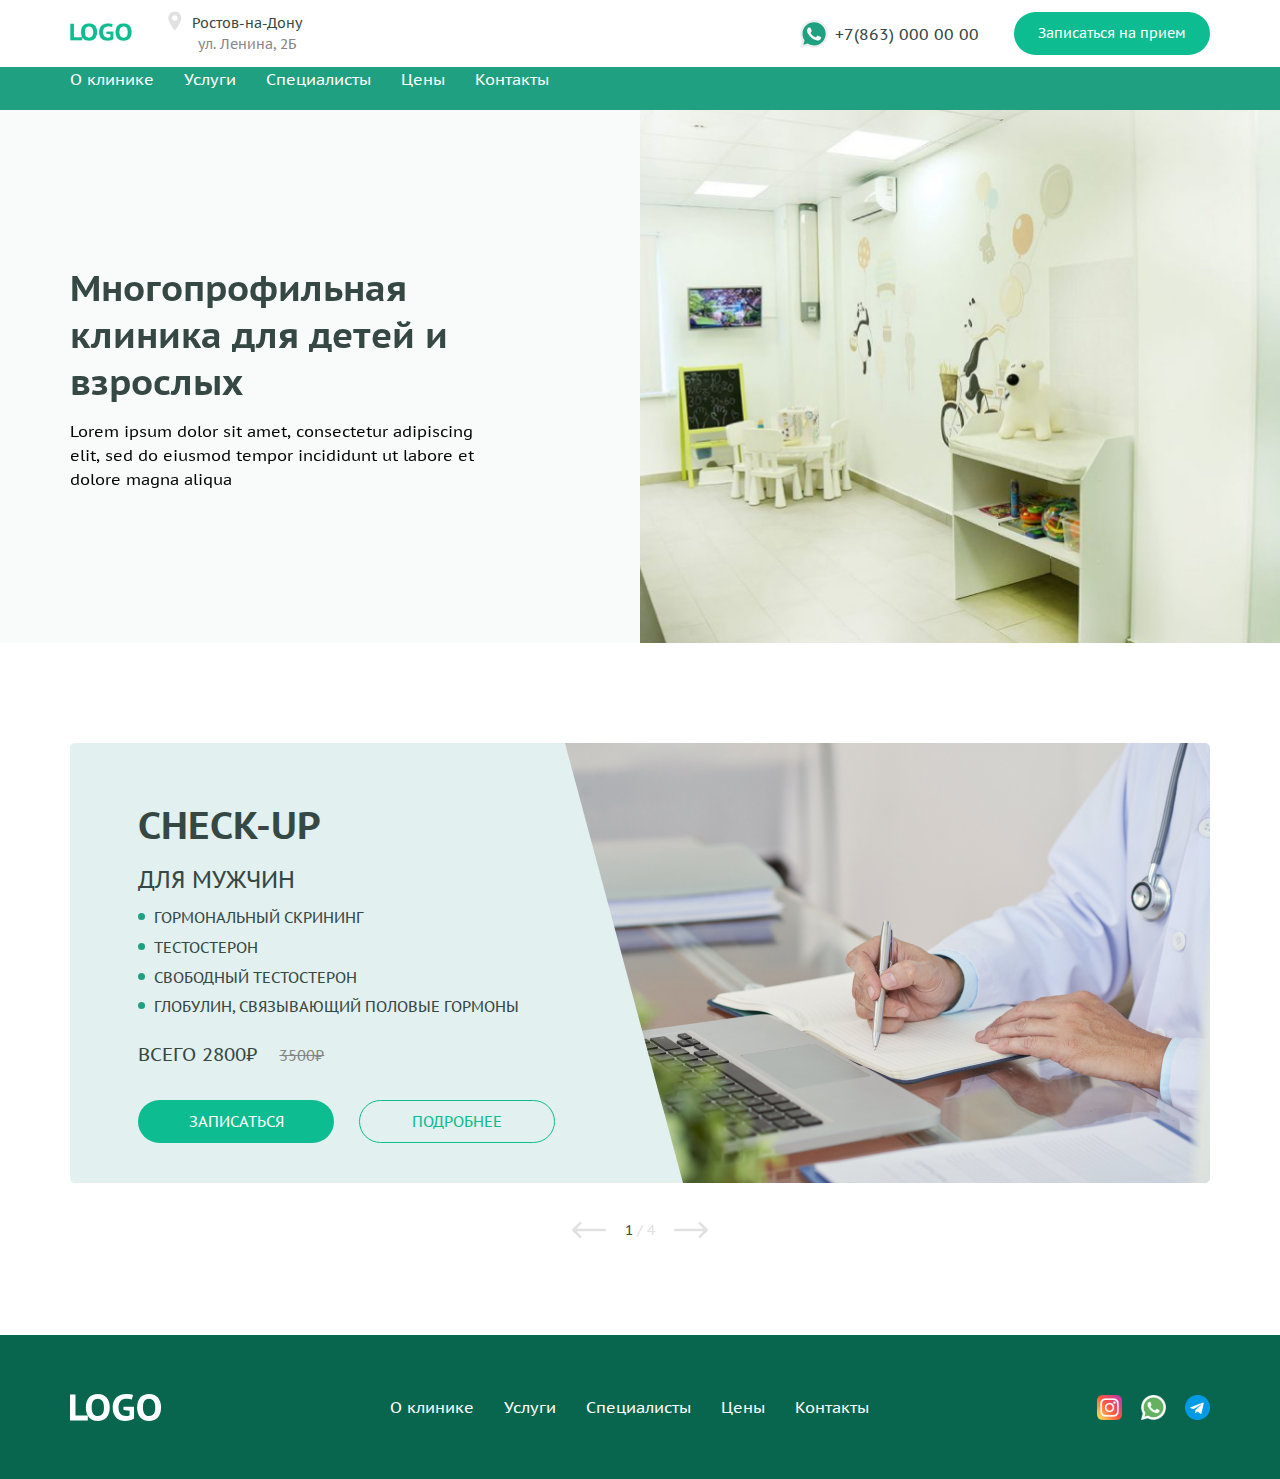
==== index.html @ f1f1fd7e "Add mobile adaptive for popup form" ====
<!DOCTYPE html>
<html lang="ru">
	<head>
		<title>Главная</title>
		<meta charset="UTF-8">
		<meta name="format-detection" content="telephone=no">
		<link rel="stylesheet" href="css/style.css">
		<link rel="shortcut icon" href="favicon.ico">
		<!-- <meta name="robots" content="noindex, nofollow"> -->
		<!-- <meta name="viewport" content="width=device-width, initial-scale=1.0, maximum-scale=1.0, user-scalable=0"> -->
		<meta name="viewport" content="width=device-width, initial-scale=1.0">
	</head>
	<body>
		<main>
			<div class="wrapper">
<header id="header" class="header lock-padding">
		<div class="header__mobile">
					<div class="header__bodymobile">
						<a href="" class="header__logo"><img src="../img/LOGO.png" alt=""></a>
						<a href="tel:+78630000000" class="header__phonelocation">+7(863) 000 00 00 <br> <span>Ростов-на-Дону</span></a>
					</div>

					<div class="header__menu menu">
						<div class="menu__icon icon-menu">
							<span></span>
							<span></span>
							<span></span>
						</div>
					</div>
					<nav class="menu__body">
						<ul class="menu__list">
							<li><a href="" class="menu__link">О клинике</a></li>
							<li><a href="" class="menu__link">Услуги</a></li>
							<li><a href="" class="menu__link">Специалисты</a></li>
							<li><a href="" class="menu__link">Цены</a></li>
							<li><a href="" class="menu__link">Контакты</a></li>
							<li><a href="#popup" class="header__button btn popup-link">Записаться на прием</a></li>
						</ul>
					</nav>
		</div>

		<div class="header__row">
			<div class="header__top">
					<div class="header__bodyleft">
						<a href="" class="header__logo"><img src="../img/LOGO.png" alt=""></a>
						<div class="header__adress">Ростов-на-Дону <br> <span>ул. Ленина, 2Б</span></div>
					</div>
					<div class="header__bodyright">
						<a href="tel:+78630000000" class="header__phone">+7(863) 000 00 00</a>
						<a href="#popup" class="header__button btn popup-link">Записаться на прием</a>
					</div>
			</div>
			<div class="header__bottom">
				<div class="container">
					<div class="header__menu menu">
						<div class="menu__icon icon-menu">
							<span></span>
							<span></span>
							<span></span>
						</div>
						<nav class="menu__body">
							<ul class="menu__list">
								<li><a href="" class="menu__link">О клинике</a></li>
								<li><a href="" class="menu__link">Услуги</a></li>
								<li><a href="" class="menu__link">Специалисты</a></li>
								<li><a href="" class="menu__link">Цены</a></li>
								<li><a href="" class="menu__link">Контакты</a></li>
							</ul>
						</nav>
					</div>
				</div>
			</div>
		</div>

</header>
				<div class="main-screen">
					<div class="main-screen__empty"></div>
					<div class="main-screen__image ibg"><img src="../img/main.jpg" alt=""></div>
					<div class="main-screen__textbody">
						<div class="main-screen__tittle">Многопрофильная клиника для детей
							и взрослых</div>
						<div class="main-screen__text">Lorem ipsum dolor sit amet, consectetur adipiscing elit, sed do eiusmod tempor incididunt ut labore et dolore magna aliqua</div>
					</div>
				</div>

				<div class="slider">

					<div class="container">
						<div class="slider__body">

							<div class="slider__item">
								<div class="slider__image ibg"><img src="../img/slider.jpg" alt=""></div>
								<div class="slider__content">
									<div class="slider__tittle">Check-UP <span>для мужчин</span></div>
									<ul class="slider__list">
										<li>Гормональный скрининг</li>
										<li>Тестостерон</li>
										<li>Свободный тестостерон</li>
										<li>Глобулин, связывающий половые гормоны</li>
									</ul>
									<div class="slider__price">Всего 2800₽ <span>3500₽</span></div>
									<a href="#popup" class="slider__button-signup btn popup-link">Записаться</a>
									<a href="" class="slider__button-more btn">Подробнее</a>
								</div>
							</div>

							<div class="slider__item">
								<div class="slider__image ibg"><img src="../img/slider.jpg" alt=""></div>
								<div class="slider__content">
									<div class="slider__tittle">Check-UP <span>для мужчин</span></div>
									<ul class="slider__list">
										<li>Гормональный скрининг</li>
										<li>Тестостерон</li>
										<li>Свободный тестостерон</li>
										<li>Глобулин, связывающий половые гормоны</li>
									</ul>
									<div class="slider__price">Всего 2800₽ <span>3500₽</span></div>
									<a href="#popup" class="slider__button-signup btn popup-link">Записаться</a>
									<a href="" class="slider__button-more btn">Подробнее</a>
								</div>
							</div>

							<div class="slider__item">
								<div class="slider__image ibg"><img src="../img/slider.jpg" alt=""></div>
								<div class="slider__content">
									<div class="slider__tittle">Check-UP <span>для мужчин</span></div>
									<ul class="slider__list">
										<li>Гормональный скрининг</li>
										<li>Тестостерон</li>
										<li>Свободный тестостерон</li>
										<li>Глобулин, связывающий половые гормоны</li>
									</ul>
									<div class="slider__price">Всего 2800₽ <span>3500₽</span></div>
									<a href="#popup" class="slider__button-signup btn popup-link">Записаться</a>
									<a href="" class="slider__button-more  btn">Подробнее</a>
								</div>
							</div>

							<div class="slider__item">
								<div class="slider__image ibg"><img src="../img/slider.jpg" alt=""></div>
								<div class="slider__content">
									<div class="slider__tittle">Check-UP <span>для мужчин</span></div>
									<ul class="slider__list">
										<li>Гормональный скрининг</li>
										<li>Тестостерон</li>
										<li>Свободный тестостерон</li>
										<li>Глобулин, связывающий половые гормоны</li>
									</ul>
									<div class="slider__price">Всего 2800₽ <span>3500₽</span></div>
									<a href="#popup" class="slider__button-signup btn popup-link">Записаться</a>
									<a href="" class="slider__button-more  btn">Подробнее</a>
								</div>
							</div>

						</div>
						<div class="slider__count">
							<span class="slider__count-current">1</span>
							/
							<span class="slider__count-totall"></span>
						</div>
					</div>
					
				</div>

				<div id="popup" class="popup-signup popup">
					<div class="popup__body">
						<div class="popup__content">
							<a href="#header" class="popup__close">
								<span></span>
								<span></span>
							</a>
							<div class="popup__title">Заполните форму</div>

							<form action="#" id="form" class="popup__form form">
								<div class="form__item">
									<label for="formName" class="form__label" >Имя*</label>
									<input id="formName" type="text" name="name" class="form__input">
								</div>

								<div class="form__item">
									<label for="formEmail" class="form__label">Email*</label>
									<input id="formEmail" type="email" name="Email" class="form__input">
								</div>

								<div class="form__item">
									<label for="formTel" class="form__label">Телефон*</label>
									<input id="formTel" type="tel" name="tel" class="form__input">
								</div>

								<div class="form__item">
									<label for="formMessage" class="form__label">Сообщение:</label>
									<textarea name="message" id="formMessage" class="form__input"></textarea>
								</div>

								<div class="form__item">
									<div class="checkbox">
										<input checked id="formArgeement" type="checkbox" name="agreement" class="checkbox__input">
										<label for="formArgeement" class="checkbox__label">Я даю свое согласие на обработку персональных данных</label>
									</div>
								</div>

								<button type="submit" class="popup__btn btn">Записаться на прием</button>
							</form>

						</div>
					</div>
				</div>

<footer class="footer">
	<div class='container'>
		<div class="footer__row">
			<a href="" class="footer__logo"><img src="../img/icons/LOGO_footer.svg" alt=""></a>
			<div class="footer__menu menu">
				<div class="menu__icon icon-menu">
					<span></span>
					<span></span>
					<span></span>
				</div>
				<nav class="menu__body">
					<ul class="menu__list">
						<li><a href="" class="menu__link">О клинике</a></li>
						<li><a href="" class="menu__link">Услуги</a></li>
						<li><a href="" class="menu__link">Специалисты</a></li>
						<li><a href="" class="menu__link">Цены</a></li>
						<li><a href="" class="menu__link">Контакты</a></li>
					</ul>
				</nav>
			</div>
			<div class="footer__social">
				<a href=""><img src="../img/icons/footer_social_1.png" alt=""></a>
				<a href=""><img src="../img/icons/footer_social_2.svg" alt=""></a>
				<a href=""><img src="../img/icons/footer_social_3.svg" alt=""></a>
			</div>
		</div>
	</div>
</footer>			</div>

		</main>
<script src="https://code.jquery.com/jquery-3.3.1.min.js"></script>
<!-- <script src="https://code.jquery.com/jquery-migrate-3.0.1.min.js"></script> -->
<script src="js/vendors.js"></script>
<script src="js/main.js"></script>
<script src="js/custom.js" ></script>
	</body>
</html>
---- css/style.css ----
@charset "UTF-8";
@import url("https://fonts.googleapis.com/css2?family=PT+Sans+Caption:wght@400;700&display=swap");
* {
	padding: 0px;
	margin: 0px;
	border: 0px;
}

*,
*:before,
*:after {
	-webkit-box-sizing: border-box;
	box-sizing: border-box;
}

:focus,
:active {
	outline: none;
}

a:focus,
a:active {
	outline: none;
}

aside,
nav,
footer,
header,
section {
	display: block;
}

html,
body {
	height: 100%;
	min-width: 320px;
}

body {
	line-height: 1;
	font-family: "PT Sans Caption";
	-ms-text-size-adjust: 100%;
	-moz-text-size-adjust: 100%;
	-webkit-text-size-adjust: 100%;
}

input,
button,
textarea {
	font-family: "PT Sans Caption";
}

input::-ms-clear {
	display: none;
}

button {
	cursor: pointer;
}

button::-moz-focus-inner {
	padding: 0;
	border: 0;
}

a,
a:visited {
	text-decoration: none;
}

a:hover {
	text-decoration: none;
}

ul li {
	list-style: none;
}

img {
	vertical-align: top;
}

h1,
h2,
h3,
h4,
h5,
h6 {
	font-weight: inherit;
	font-size: inherit;
}

body {
	color: #000;
	font-size: 14px;
}
body.lock {
	overflow: hidden;
}

.wrapper {
	width: 100%;
	min-height: 100%;
	overflow: hidden;
}
.container {
	max-width: 1140px;
	margin: 0 auto;
	width: 100%;
	height: 100%;
}
@media (max-width: 1152px) {
	.container {
		max-width: 970px;
	}
}
@media (max-width: 991.98px) {
	.container {
		max-width: 750px;
	}
}
@media (max-width: 767.98px) {
	.container {
		max-width: none;
		padding: 0 17px;
	}
}

.form-row {
	display: -webkit-box;
	display: -ms-flexbox;
	display: flex;
	font-size: 0;
	margin: 0px -15px;
}

.form__column {
	padding: 0px 15px;
}

.btn {
	display: inline-block;
	width: 196px;
	height: 43px;
	background: #0DBC91;
	color: #FFFFFF;
	border-radius: 50px;
	padding: 0px 23px;
	text-align: center;
	line-height: 43px;
	-webkit-transition: all 0.5s ease 0s;
	-o-transition: all 0.5s ease 0s;
	transition: all 0.5s ease 0s;
}
.btn:hover {
	color: #B6DDEB;
}
.btn.fw {
	width: 100%;
}

.select-block {
	position: relative;
}

.select__label {
	z-index: 2;
	position: absolute;
	top: -8px;
	background-color: #f7f7f7;
	padding: 0 5px;
	color: #979797;
	font-weight: 600;
	font-size: 13px;
	line-height: 16px;
	left: 20px;
}

.select {
	position: relative;
	cursor: pointer;
}
.select .select-title {
	z-index: 1;
	width: 100%;
	height: 55px;
	border: 1px solid #dedede;
	position: relative;
	background-color: #fff;
}
.select .select-title__arrow {
	position: absolute;
	top: 0;
	right: 0px;
	width: 45px;
	height: 100%;
	background: url("../img/icons/select-arrow.svg") center no-repeat;
}
.select .select-title__value {
	color: #000;
	font-weight: 700;
	font-size: 18px;
	line-height: 53px;
	display: block;
	overflow: hidden;
	padding: 0 45px 0 25px;
	white-space: nowrap;
	text-transform: none;
	-o-text-overflow: ellipsis;
	   text-overflow: ellipsis;
}
.select .select-options {
	position: absolute;
	z-index: 10;
	top: 54px;
	display: none;
	overflow: hidden;
	min-width: 100%;
	background-color: #fff;
	border: 1px solid #dedede;
	padding: 10px 20px 10px 25px;
}
.select .select-options-scroll {
	max-height: 80px;
	overflow: auto;
}
.select .select-options-list {
	padding: 0px 0px 0px 0px;
}
.select .select-options__value {
	color: #000;
	font-size: 20px;
	margin: 0px 0px 15px 0px;
}
.select .select-options__value:last-child {
	margin: 0px 0px 0px 0px;
}
.select .select-options__value:hover {
	color: #000;
}

input[type=text], input[type=email], input[type=tel], textarea {
	-webkit-appearance: none;
	-moz-appearance: none;
	appearance: none;
}

.input {
	border-radius: 5px !important;
	width: 100%;
	display: block;
	padding: 0px 20px;
	border: 3px solid #1FA181;
	font-family: "PT Sans Caption";
	font-style: normal;
	font-weight: 400;
	font-size: 22px;
	color: #868686;
	margin: 0px 0px 1em 0px;
	padding: 7px 10px;
}
.input:last-child {
	margin: 0px 0px 0px 0px;
}
.input.focus {
	color: #364844;
}
@media (max-width: 767.98px) {
	.input {
		font-size: 14px;
	}
}

textarea.input {
	resize: none;
	padding: 0px 0px;
}

.check {
	position: relative;
	padding-left: 25px;
	color: #5f5f5f;
	line-height: 18px;
	cursor: pointer;
}
.check input {
	display: none;
}
.check:before {
	content: "";
	left: 0;
	top: 0;
	width: 18px;
	height: 18px;
	border: 1px solid #a3a3a3;
	position: absolute;
}
.check.active:before {
	background: url("../img/icons/check.png") center no-repeat;
}

.option {
	position: relative;
	cursor: pointer;
	padding-left: 25px;
	line-height: 16px;
	margin-bottom: 10px;
	font-size: 15px;
	font-weight: 300;
}
.option:last-child {
	margin-bottom: 0px;
}
.option input {
	display: none;
}
.option:before {
	position: absolute;
	left: 0;
	top: 0;
	width: 16px;
	height: 16px;
	content: "";
	border: 1px solid #7f7f7f;
	border-radius: 50%;
}
.option.active:before {
	background: url("../img/icons/option.png") center no-repeat;
}

.rating-block {
	display: table;
	font-size: 0;
}

.rating {
	display: inline-block;
	position: relative;
	vertical-align: middle;
}
.rating.edit .star {
	cursor: pointer;
}
.rating .star {
	width: 17px;
	height: 14px;
	display: inline-block;
	position: relative;
	z-index: 3;
}

.rating__line {
	position: absolute;
	width: 85px;
	height: 14px;
	top: 0;
	left: 0;
	background: url("../img/icons/bg_rating.svg") 0 0 no-repeat;
	z-index: 1;
	background-size: 85px 100%;
}

.rating__activeline {
	position: absolute;
	width: 0px;
	height: 14px;
	top: 0;
	left: 0;
	background: url("../img/icons/bg_rating_active.svg") 0 0 no-repeat;
	z-index: 2;
	background-size: 85px 100%;
}

.rating__value {
	display: inline-block;
	color: #1b3139;
	font-size: 14px;
	line-height: 13px;
	vertical-align: middle;
}

.quantity {
	position: relative;
	width: 73px;
	height: 47px;
	border: 1px solid #cfcfcf;
	background-color: #ffffff;
}

.quantity__input {
	height: 45px;
	width: 50px;
	text-align: center;
	color: #101010;
	font-weight: 300;
}

.quantity__btn {
	position: absolute;
	top: 11px;
	right: 15px;
	cursor: pointer;
}
.quantity__btn:before {
	font-size: 25px;
	display: inline-block;
	line-height: 10px;
	color: #a9a9a9;
}
.quantity__btn:hover:before {
	color: #da0005;
}
.quantity__btn.dwn {
	top: 25px;
}

.category-params-item-price-table {
	margin-bottom: 25px;
}
.category-params-item-price-table .cell:first-child {
	padding-right: 15px;
	position: relative;
}
.category-params-item-price-table .cell:first-child:after {
	content: "-";
	position: absolute;
	right: -4px;
	top: 8px;
	font-size: 20px;
}
.category-params-item-price-table .cell:last-child {
	padding-left: 15px;
}
.category-params-item-price-table .cell input {
	height: 37px;
	border: 2px solid #393939;
	background-color: #ffffff;
	text-align: center;
	font-size: 12px;
	color: #393939;
	font-weight: 500;
	width: 100%;
}

.category-params-item-price-range {
	margin: 0 12px 40px 12px;
	background-color: #c9cecf;
	height: 2px;
	position: relative;
}
.category-params-item-price-range .ui-slider-range {
	background-color: #000;
	height: 2px;
	position: relative;
}
.category-params-item-price-range .ui-slider-handle {
	width: 23px;
	height: 28px;
	border: 3px solid #fbfbfb;
	background-color: #ea5922;
	display: block;
	position: absolute;
	top: -14px;
	margin-left: -12px;
	cursor: pointer;
}
.category-params-item-price-range .ui-slider-handle span {
	position: absolute;
	bottom: -18px;
	left: 50%;
	width: 50px;
	text-align: center;
	font-size: 10px;
	margin-left: -25px;
	font-weight: 500;
	color: #94a6aa;
}

.form__info {
	position: absolute;
	width: 60px;
	height: 60px;
	right: 0;
	top: 0;
	line-height: 60px;
	text-align: center;
	color: #888;
	z-index: 2;
	font-size: 14px;
}
@media (max-width: 767.98px) {
	.form__info {
		width: 50px;
		height: 50px;
		line-height: 50px;
	}
}

.form-range-line {
	position: relative;
	height: 5px;
	border-radius: 0 0 4px 4px;
	background-color: #e0e0e0;
	margin: -2px 0px 0px 0px;
}
.form-range-line .ui-slider-range {
	background-color: #093454;
	height: 5px;
	position: absolute;
	top: 0;
	left: 0;
	border-radius: 0 0 4px 4px;
}
.form-range-line .ui-slider-handle {
	background: url("../img/icons/range.svg") 0 0 no-repeat;
	width: 28px;
	height: 28px;
	position: absolute;
	margin: -9px 0px 0px -14px;
	top: 0;
	left: 0;
	cursor: pointer;
}
.form-range-line .ui-state-hover {
	background: url("../img/icons/range_a.svg") 0 0 no-repeat;
}

.form-range-values {
	display: -webkit-box;
	display: -ms-flexbox;
	display: flex;
	font-size: 0;
	-webkit-box-pack: justify;
	    -ms-flex-pack: justify;
	        justify-content: space-between;
	padding: 14px 0px 0px 0px;
}

.form-range-values__item {
	font-size: 12px;
	color: #888;
}

.row:after {
	display: block;
	content: "";
	clear: both;
}

.rub:after {
	content: "₽";
}

.noselect {
	-webkit-touch-callout: none;
	-webkit-user-select: none;
	-moz-user-select: none;
	-ms-user-select: none;
	user-select: none;
}

ol.counter {
	list-style-type: none;
	counter-reset: item;
}
ol.counter li {
	position: relative;
	padding: 0px 0px 0px 45px;
}
ol.counter li:before {
	counter-increment: item;
	content: counter(item);
	position: absolute;
	left: 0;
	top: 0;
	color: #818181;
	font-size: 14px;
	font-weight: 700;
	text-align: center;
	line-height: 26px;
	border-radius: 50%;
	width: 28px;
	height: 28px;
	border: 1px solid #4274bb;
}

.ellipsis {
	display: block;
	overflow: hidden;
	width: 100%;
	white-space: nowrap;
	-o-text-overflow: ellipsis;
	   text-overflow: ellipsis;
}

.es {
	overflow: hidden;
	white-space: nowrap;
	-o-text-overflow: ellipsis;
	   text-overflow: ellipsis;
}

.table {
	display: table;
	font-size: 0;
	width: 100%;
}

.trow {
	display: table-row;
}

.cell {
	display: table-cell;
}
.cell.full {
	width: 100%;
}

.ibg {
	position: relative;
}
.ibg img {
	position: absolute;
	width: 100%;
	height: 100%;
	top: 0;
	left: 0;
	-o-object-fit: cover;
	   object-fit: cover;
}

body.ie .ibg {
	background-position: center;
	background-size: cover;
	background-repeat: no-repeat;
}
body.ie .ibg img {
	width: 0;
	height: 0;
	opacity: 0;
	visibility: hidden;
}

.video {
	position: relative;
	overflow: hidden;
	height: 0;
	padding-bottom: 56.25%;
}
.video video,
.video iframe,
.video object,
.video embed {
	position: absolute;
	top: 0;
	left: 0;
	width: 100%;
	height: 100%;
}

.videobg video,
.videobg iframe,
.videobg object,
.videobg embed {
	position: fixed;
	top: 50%;
	left: 50%;
	min-width: 100%;
	min-height: 100%;
	width: auto;
	height: auto;
	z-index: -100;
	-webkit-transform: translateX(-50%) translateY(-50%);
	    -ms-transform: translateX(-50%) translateY(-50%);
	        transform: translateX(-50%) translateY(-50%);
	background-size: cover;
}

.moretext {
	overflow: hidden;
}

.moretext__more {
	cursor: pointer;
}
.moretext__more span {
	font-style: normal;
}
.moretext__more span:first-child {
	display: block;
}
.moretext__more span:last-child {
	display: none;
}
.moretext__more.active span {
	font-style: normal;
}
.moretext__more.active span:first-child {
	display: none;
}
.moretext__more.active span:last-child {
	display: block;
}

.graystyle {
	-webkit-transition: all 0.8s ease 0s;
	-o-transition: all 0.8s ease 0s;
	transition: all 0.8s ease 0s;
	filter: grayscale(1);
	-webkit-filter: grayscale(1);
	-moz-filter: grayscale(1);
	-o-filter: grayscale(1);
}

.graystyleoff {
	filter: grayscale(0);
	-webkit-filter: grayscale(0);
	-moz-filter: grayscale(0);
	-o-filter: grayscale(0);
}

.slick-slider {
	position: relative;
}
.slick-slider .slick-track,
.slick-slider .slick-list {
	-webkit-transform: translate3d(0, 0, 0);
	-ms-transform: translate3d(0, 0, 0);
	transform: translate3d(0, 0, 0);
}
.slick-slider .slick-list {
	position: relative;
	overflow: hidden;
	width: 100%;
}
.slick-slider .slick-track {
	position: relative;
	width: 100%;
	display: -webkit-box;
	display: -ms-flexbox;
	display: flex;
	font-size: 0;
}
.slick-slider .slick-slide {
	position: relative;
}
.slick-slider .slick-arrow.slick-prev {
	position: absolute;
	bottom: -55px;
	left: 50%;
	width: 34px;
	height: 17px;
	background: url("../../img/icons/slider_arrow_left.svg") 0 0 no-repeat;
	transform: translate3d(-200%, 0, 0);
	-webkit-transform: translate3d(-200%, 0, 0);
	-ms-transform: translate3d(-200%, 0, 0);
	-o-transform: translate3d(-200%, 0, 0);
	-moz-transform: translate3d(-200%, 0, 0);
}
.slick-slider .slick-arrow.slick-next {
	position: absolute;
	width: 100%;
	height: 100%;
	bottom: -55px;
	right: 50%;
	width: 34px;
	height: 17px;
	background: url("../../img/icons/slider_arrow_right.svg") 0 0 no-repeat;
	transform: translate3d(200%, 0, 0);
	-webkit-transform: translate3d(200%, 0, 0);
	-ms-transform: translate3d(200%, 0, 0);
	-o-transform: translate3d(200%, 0, 0);
	-moz-transform: translate3d(200%, 0, 0);
}
.tab__item {
	display: none;
}
.tab__item.active {
	display: block;
}

.mirror {
	-webkit-transform: scale(-1, 1);
	    -ms-transform: scale(-1, 1);
	        transform: scale(-1, 1);
}

.nicescroll-rails {
	z-index: 1000 !important;
}

.gm-style-iw-t {
	opacity: 0;
}

.baloon {
	opacity: 1;
	right: -7px !important;
	bottom: 80px !important;
}
.baloon button {
	display: none !important;
}
.baloon:after {
	display: none !important;
}

.baloon-style {
	display: none;
}

.baloon-content.gm-style-iw {
	opacity: 1;
	border-radius: 0px !important;
	max-width: 300px !important;
	padding: 0 !important;
	left: 0 !important;
	width: 100% !important;
	overflow: visible !important;
}
.baloon-content.gm-style-iw > .gm-style-iw-d {
	overflow: hidden !important;
	max-width: none !important;
}
.baloon-content.gm-style-iw:after {
	display: none !important;
}

.baloon-close {
	top: 18px !important;
}

.header {
	position: fixed;
	z-index: 10;
	height: 110px;
	font-family: "PT Sans Caption";
	font-style: normal;
	font-weight: 400;
	font-size: 14px;
	line-height: 21px;
	color: #364844;
	width: 100%;
	background: #FFFFFF;
}
@media (max-width: 767.98px) {
	.header {
		height: 65px;
		background: #F7F7F7;
	}
}
.header__row {
	display: -webkit-box;
	display: -ms-flexbox;
	display: flex;
	-webkit-box-orient: vertical;
	-webkit-box-direction: normal;
	    -ms-flex-direction: column;
	        flex-direction: column;
}
@media (max-width: 767.98px) {
	.header__row {
		display: none;
	}
}
.header__top {
	display: -webkit-box;
	display: -ms-flexbox;
	display: flex;
	-webkit-box-pack: justify;
	    -ms-flex-pack: justify;
	        justify-content: space-between;
	-webkit-box-flex: 1;
	    -ms-flex: 1 1 67px;
	        flex: 1 1 67px;
	max-width: 1140px;
	margin: 0 auto;
	width: 100%;
}
@media (max-width: 1152px) {
	.header__top {
		max-width: 970px;
	}
}
@media (max-width: 991.98px) {
	.header__top {
		max-width: 750px;
	}
}
@media (max-width: 767.98px) {
	.header__top {
		max-width: none;
		padding: 0 10px;
	}
}
.header__bodyleft {
	display: -webkit-box;
	display: -ms-flexbox;
	display: flex;
	-webkit-box-align: center;
	    -ms-flex-align: center;
	        align-items: center;
}
.header__logo {
	margin: 0px 35px 0px 0px;
}
@media (max-width: 767.98px) {
	.header__logo {
		margin: 0px 0px;
	}
}
.header__adress {
	position: relative;
	text-align: center;
	padding: 0px 0px 0px 25px;
}
.header__adress span {
	color: #868686;
}
.header__adress::before {
	content: "";
	background: url("../../img/icons/geo.svg") center no-repeat;
	position: absolute;
	width: 16px;
	height: 33px;
	top: -8px;
	left: 0;
}
.header__bodyright {
	display: -webkit-box;
	display: -ms-flexbox;
	display: flex;
	-webkit-box-align: center;
	    -ms-flex-align: center;
	        align-items: center;
}
.header__phone {
	position: relative;
	font-size: 16px;
	line-height: 24px;
	margin: 0px 35px 0px 0px;
	padding: 0px 0px 0px 35px;
	color: #364844;
	-webkit-transition: all 0.5s ease 0s;
	-o-transition: all 0.5s ease 0s;
	transition: all 0.5s ease 0s;
}
.header__phone:before {
	content: "";
	position: absolute;
	top: -2px;
	left: 0;
	background: url("../../img/icons/whatsapp.svg") center no-repeat;
	height: 28px;
	width: 28px;
}
.header__phone:hover {
	text-shadow: 1px 1px 7px;
}
.header__button {
	line-height: 43px;
}
@media (max-width: 767.98px) {
	.header__button {
		margin: 39px 0px 100px 0px;
		background: #F6F6F6;
		color: #1FA181;
	}
}
.header__bottom {
	-webkit-box-flex: 1;
	    -ms-flex: 1 1 43px;
	        flex: 1 1 43px;
	background: #1FA181;
	display: -webkit-box;
	display: -ms-flexbox;
	display: flex;
	-webkit-box-align: center;
	    -ms-flex-align: center;
	        align-items: center;
}
.menu__body {
	overflow: auto;
}
@media (max-width: 767.98px) {
	.menu__body {
		background: rgba(69, 146, 127, 0.9);
		position: fixed;
		width: 100%;
		height: 100%;
		top: 67px;
		left: 0;
		transform: translate3d(-200%, 0, 0);
		-webkit-transform: translate3d(-200%, 0, 0);
		-ms-transform: translate3d(-200%, 0, 0);
		-o-transform: translate3d(-200%, 0, 0);
		-moz-transform: translate3d(-200%, 0, 0);
		-webkit-transition: all 0.8s ease 0s;
		-o-transition: all 0.8s ease 0s;
		transition: all 0.8s ease 0s;
	}
	.menu__body.active {
		transform: translate3d(0, 0, 0);
		-webkit-transform: translate3d(0, 0, 0);
		-ms-transform: translate3d(0, 0, 0);
		-o-transform: translate3d(0, 0, 0);
		-moz-transform: translate3d(0, 0, 0);
	}
}
.menu__list {
	display: -webkit-box;
	display: -ms-flexbox;
	display: flex;
}
@media (max-width: 767.98px) {
	.menu__list {
		-webkit-box-orient: vertical;
		-webkit-box-direction: normal;
		    -ms-flex-direction: column;
		        flex-direction: column;
		padding: 48px 0px 0px 19px;
	}
}
.menu__list li {
	margin: 0px 30px 0px 0px;
}
.menu__list li:last-child {
	margin: 0px;
}
@media (max-width: 767.98px) {
	.menu__list li {
		margin: 0px 0px 10px 0px;
	}
}
.menu__link {
	font-size: 16px;
	line-height: 24px;
	color: #FFFFFF;
	-webkit-transition: all 0.5s ease 0s;
	-o-transition: all 0.5s ease 0s;
	transition: all 0.5s ease 0s;
}
.menu__link:hover {
	color: #B6DDEB;
}

.header__mobile {
	display: none;
	height: 65px;
	background: #F7F7F7;
	padding: 0px 18px;
}
@media (max-width: 767.98px) {
	.header__mobile {
		display: block;
	}
}
.header__bodymobile {
	display: -webkit-box;
	display: -ms-flexbox;
	display: flex;
	-webkit-box-align: center;
	    -ms-flex-align: center;
	        align-items: center;
	-webkit-box-pack: justify;
	    -ms-flex-pack: justify;
	        justify-content: space-between;
	height: 100%;
}
.header__logo img {
	width: 62px;
	height: 18.32px;
}
@media (max-width: 767.98px) {
	.header__logo {
		padding: 0px 0px 0px 97px;
	}
}
@media (max-width: 376px) {
	.header__logo {
		padding: 0px 0px 0px 63px;
	}
}
.header__phonelocation {
	font-family: "PT Sans Caption";
	font-style: normal;
	font-weight: 700;
	font-size: 16px;
	line-height: 24px;
	text-align: right;
	color: #364844;
}
.header__phonelocation span {
	font-weight: 400;
	font-size: 13px;
}
.icon-menu {
	display: none;
	position: absolute;
	top: 18.5px;
	left: 18px;
	width: 37px;
	height: 26px;
	cursor: pointer;
	z-index: 5;
}
.icon-menu span {
	-webkit-transition: all 0.3s ease 0s;
	-o-transition: all 0.3s ease 0s;
	transition: all 0.3s ease 0s;
	top: 11px;
	left: 0px;
	position: absolute;
	width: 100%;
	height: 4px;
	background-color: #1FA181;
}
.icon-menu span:first-child {
	top: 0px;
}
.icon-menu span:last-child {
	top: auto;
	bottom: 0px;
}
.icon-menu.active span {
	-ms-transform: scale(0);
	-webkit-transform: scale(0);
	transform: scale(0);
}
.icon-menu.active span:first-child {
	-ms-transform: rotate(-45deg);
	-webkit-transform: rotate(-45deg);
	transform: rotate(-45deg);
	top: 11px;
}
.icon-menu.active span:last-child {
	-ms-transform: rotate(45deg);
	-webkit-transform: rotate(45deg);
	transform: rotate(45deg);
	bottom: 11px;
}
@media (max-width: 767.98px) {
	.icon-menu {
		display: block;
	}
}

.footer {
	height: 144px;
	background-color: #08664F;
}
@media (max-width: 767.98px) {
	.footer {
		height: 65px;
	}
}
.footer__row {
	display: -webkit-box;
	display: -ms-flexbox;
	display: flex;
	-webkit-box-align: center;
	    -ms-flex-align: center;
	        align-items: center;
	-webkit-box-pack: justify;
	    -ms-flex-pack: justify;
	        justify-content: space-between;
	height: 100%;
}
@media (max-width: 767.98px) {
	.footer__logo img {
		width: 62px;
		height: 19px;
	}
}
.footer__social {
	display: inline-block;
}
.footer__social a {
	margin: 0px 15px 0px 0px;
}
.footer__social a:last-child {
	margin: 0px 0px 0px 0px;
}
.footer__social a img {
	width: 25px;
	height: 25px;
}

.main-screen {
	margin: 110px 0px 100px 0px;
	display: -webkit-box;
	display: -ms-flexbox;
	display: flex;
	height: 533px;
	position: relative;
}
@media (max-width: 767.98px) {
	.main-screen {
		margin: 65px 0px 0px 0px;
		-webkit-box-orient: vertical;
		-webkit-box-direction: normal;
		    -ms-flex-direction: column;
		        flex-direction: column;
	}
}
.main-screen .main-screen__empty {
	-webkit-box-flex: 1;
	    -ms-flex: 1 1 50%;
	        flex: 1 1 50%;
	background: #F8FBFA;
}
@media (max-width: 767.98px) {
	.main-screen .main-screen__empty {
		display: none;
	}
}
.main-screen__textbody {
	position: absolute;
	top: 50%;
	left: 50%;
	transform: translate3d(-50%, -50%, 0);
	-webkit-transform: translate3d(-50%, -50%, 0);
	-ms-transform: translate3d(-50%, -50%, 0);
	-o-transform: translate3d(-50%, -50%, 0);
	-moz-transform: translate3d(-50%, -50%, 0);
	display: -webkit-box;
	display: -ms-flexbox;
	display: flex;
	-webkit-box-pack: center;
	    -ms-flex-pack: center;
	        justify-content: center;
	-webkit-box-orient: vertical;
	-webkit-box-direction: normal;
	    -ms-flex-direction: column;
	        flex-direction: column;
	-webkit-box-flex: 1;
	    -ms-flex: 1 1 50%;
	        flex: 1 1 50%;
	max-width: 1140px;
	width: 100%;
}
@media (max-width: 1152px) {
	.main-screen__textbody {
		max-width: 970px;
	}
}
@media (max-width: 991.98px) {
	.main-screen__textbody {
		max-width: 750px;
	}
}
@media (max-width: 767.98px) {
	.main-screen__textbody {
		max-width: none;
		padding: 0 10px;
		transform: translate3d(0, 0, 0);
		-webkit-transform: translate3d(0, 0, 0);
		-ms-transform: translate3d(0, 0, 0);
		-o-transform: translate3d(0, 0, 0);
		-moz-transform: translate3d(0, 0, 0);
		position: static;
		-webkit-box-ordinal-group: 3;
		    -ms-flex-order: 2;
		        order: 2;
		padding: 35px 17px 35px 17px;
	}
}
.main-screen__tittle {
	font-family: "PT Sans Caption";
	font-style: normal;
	font-weight: 700;
	font-size: 36px;
	line-height: 47px;
	color: #364844;
	max-width: 416px;
	margin: 0px 0px 14px 0px;
}
@media (max-width: 991.98px) {
	.main-screen__tittle {
		font-size: 26px;
		line-height: 34px;
		max-width: 316px;
	}
}
@media (max-width: 767.98px) {
	.main-screen__tittle {
		max-width: 416px;
	}
}
.main-screen__text {
	font-weight: 400;
	font-size: 16px;
	line-height: 24px;
	max-width: 416px;
}
@media (max-width: 991.98px) {
	.main-screen__text {
		font-size: 14px;
		line-height: 22px;
		max-width: 316px;
	}
}
@media (max-width: 767.98px) {
	.main-screen__text {
		font-size: 16px;
		line-height: 24px;
		max-width: 416px;
	}
}
.main-screen__image {
	-webkit-box-flex: 1;
	    -ms-flex: 1 1 50%;
	        flex: 1 1 50%;
}
@media (max-width: 767.98px) {
	.main-screen__image {
		-webkit-box-ordinal-group: 2;
		    -ms-flex-order: 1;
		        order: 1;
	}
}

.slider {
	margin: 0px 0px 98px 0px;
}
@media (max-width: 767.98px) {
	.slider {
		margin: 0px 0px 78px 0px;
	}
}
@media (max-width: 479.98px) {
	.slider {
		margin: 0px 0px 58px 0px;
	}
}
.slider__item {
	position: relative;
	height: 440px;
}
.slider__image {
	position: absolute;
	width: 100%;
	height: 100%;
	top: 0;
	left: 0;
}
.slider__content {
	position: absolute;
	width: 100%;
	height: 100%;
	top: 0;
	left: 0;
	z-index: 2;
	font-family: "PT Sans Caption";
	font-style: normal;
	font-weight: 400;
	font-size: 38px;
	line-height: 49px;
	text-transform: uppercase;
	color: #364844;
	padding: 5% 0 5% 6%;
}
@media (max-width: 767.98px) {
	.slider__content {
		font-size: 34px;
		display: -webkit-box;
		display: -ms-flexbox;
		display: flex;
		-webkit-box-orient: vertical;
		-webkit-box-direction: normal;
		    -ms-flex-direction: column;
		        flex-direction: column;
		-webkit-box-pack: center;
		    -ms-flex-pack: center;
		        justify-content: center;
	}
}
.slider__tittle {
	max-width: 181px;
	font-weight: 700;
	margin: 0px 0px 10px 0px;
}
.slider__tittle span {
	font-weight: 400;
	font-size: 0.6em;
	line-height: 0.8em;
}
.slider__list {
	font-size: 0.4em;
	line-height: 1.3em;
	margin: 0px 0px 25px 0px;
}
.slider__list li {
	position: relative;
	margin: 0px 0px 10px 0px;
	padding: 0px 0px 0px 16px;
}
.slider__list li:last-child {
	margin: 0px;
}
.slider__list li::after {
	content: "";
	position: absolute;
	top: 5px;
	left: 0;
	width: 7px;
	height: 7px;
	background: #1FA181;
	border-radius: 50%;
}
.slider__price {
	font-size: 0.5em;
	line-height: 1.3em;
	margin: 0px 0px 20px 0px;
}
.slider__price span {
	-webkit-text-decoration-line: line-through;
	        text-decoration-line: line-through;
	color: #868686;
	font-size: 0.8em;
	line-height: 1.5em;
	padding: 0px 0px 0px 16px;
}
@media (max-width: 479.98px) {
	.slider__price span {
		color: #364844;
	}
}
.slider__button-signup {
	font-size: 0.4em;
	color: #FFFFFF;
	margin: 0px 14px 0px 0px;
}
@media (max-width: 767.98px) {
	.slider__button-signup {
		margin: 0px 0px 14px 0px;
	}
}
.slider__button-more {
	font-size: 0.4em;
	color: #0DBC91;
	background: #E2F0EF;
	border: 1px solid #0DBC91;
	text-align: center;
	line-height: 41px;
}
.slider .slider__count {
	text-align: center;
	margin: 40px 0px 0px 0px;
	color: #E1E1E1;
}
.slider .slider__count-current {
	color: #364844;
}
.popup {
	position: fixed;
	width: 100%;
	height: 100%;
	top: 0;
	left: 0;
	background-color: rgba(0, 0, 0, 0.8);
	z-index: 11;
	opacity: 0;
	visibility: hidden;
	overflow-y: auto;
	overflow-x: hidden;
	-webkit-transition: all 0.8s ease 0s;
	-o-transition: all 0.8s ease 0s;
	transition: all 0.8s ease 0s;
}
.popup.open {
	opacity: 1;
	visibility: visible;
}
.popup.open .popup__content {
	-webkit-transform: perspective(600px) translate(0px, 0%) rotateX(0deg);
	        transform: perspective(600px) translate(0px, 0%) rotateX(0deg);
	opacity: 1;
}
.popup__body {
	min-height: 100%;
	display: -webkit-box;
	display: -ms-flexbox;
	display: flex;
	-webkit-box-align: center;
	    -ms-flex-align: center;
	        align-items: center;
	-webkit-box-pack: center;
	    -ms-flex-pack: center;
	        justify-content: center;
	padding: 30px 10px;
}
.popup__content {
	position: relative;
	max-width: 800px;
	background-color: #fff;
	padding: 30px;
	-webkit-transition: all 0.8s ease 0s;
	-o-transition: all 0.8s ease 0s;
	transition: all 0.8s ease 0s;
	opacity: 0;
	-webkit-transform: perspective(600px) translate(0px, -100%) rotateX(45deg);
	        transform: perspective(600px) translate(0px, -100%) rotateX(45deg);
	border-radius: 5px;
}
@media (max-width: 767.98px) {
	.popup__content {
		padding: 20px 10px 10px 10px;
	}
}
.popup__close {
	position: absolute;
	width: 20px;
	height: 20px;
	top: 10px;
	right: 10px;
}
.popup__close span {
	display: block;
	position: absolute;
	width: 100%;
	height: 3px;
	top: 50%;
	left: 0;
	background-color: #0DBC91;
}
.popup__close span:first-child {
	-webkit-transform: rotate(45deg);
	    -ms-transform: rotate(45deg);
	        transform: rotate(45deg);
}
.popup__close span:last-child {
	-webkit-transform: rotate(-45deg);
	    -ms-transform: rotate(-45deg);
	        transform: rotate(-45deg);
}
.popup__title {
	font-family: "PT Sans Caption";
	font-style: normal;
	font-weight: 700;
	font-size: 36px;
	line-height: 34px;
	color: #364844;
	margin: 10px 0px 1em 0px;
	text-align: center;
}
@media (max-width: 767.98px) {
	.popup__title {
		font-size: 28px;
		font-size: 24px;
		margin: 10px 0px 0.5em 0px;
	}
}
.popup__btn {
	width: 230px;
	height: 50px;
	font-size: 17px;
}
@media (max-width: 767.98px) {
	.popup__btn {
		width: 196px;
		height: 43px;
		font-size: 14px;
	}
}

.form__item {
	margin: 0px 0px 20px 0px;
}
@media (max-width: 767.98px) {
	.form__item {
		margin: 0px 0px 10px 0px;
	}
}
.form__label {
	display: block;
	font-family: "PT Sans Caption";
	font-style: normal;
	font-weight: 400;
	font-size: 16px;
	line-height: 1em;
	color: #364844;
	margin: 0px 0px 10px 0px;
}
.form__input {
	height: 35px;
	padding: 0px 20px;
	border-radius: 5px;
	width: 100%;
	border: 3px solid #0DBC91;
	font-size: 16px;
}
@media (max-width: 767.98px) {
	.form__input {
		padding: 0px 10px;
	}
}
.form textarea.form__input {
	min-height: 100px;
	resize: vertical;
	padding: 10px;
}
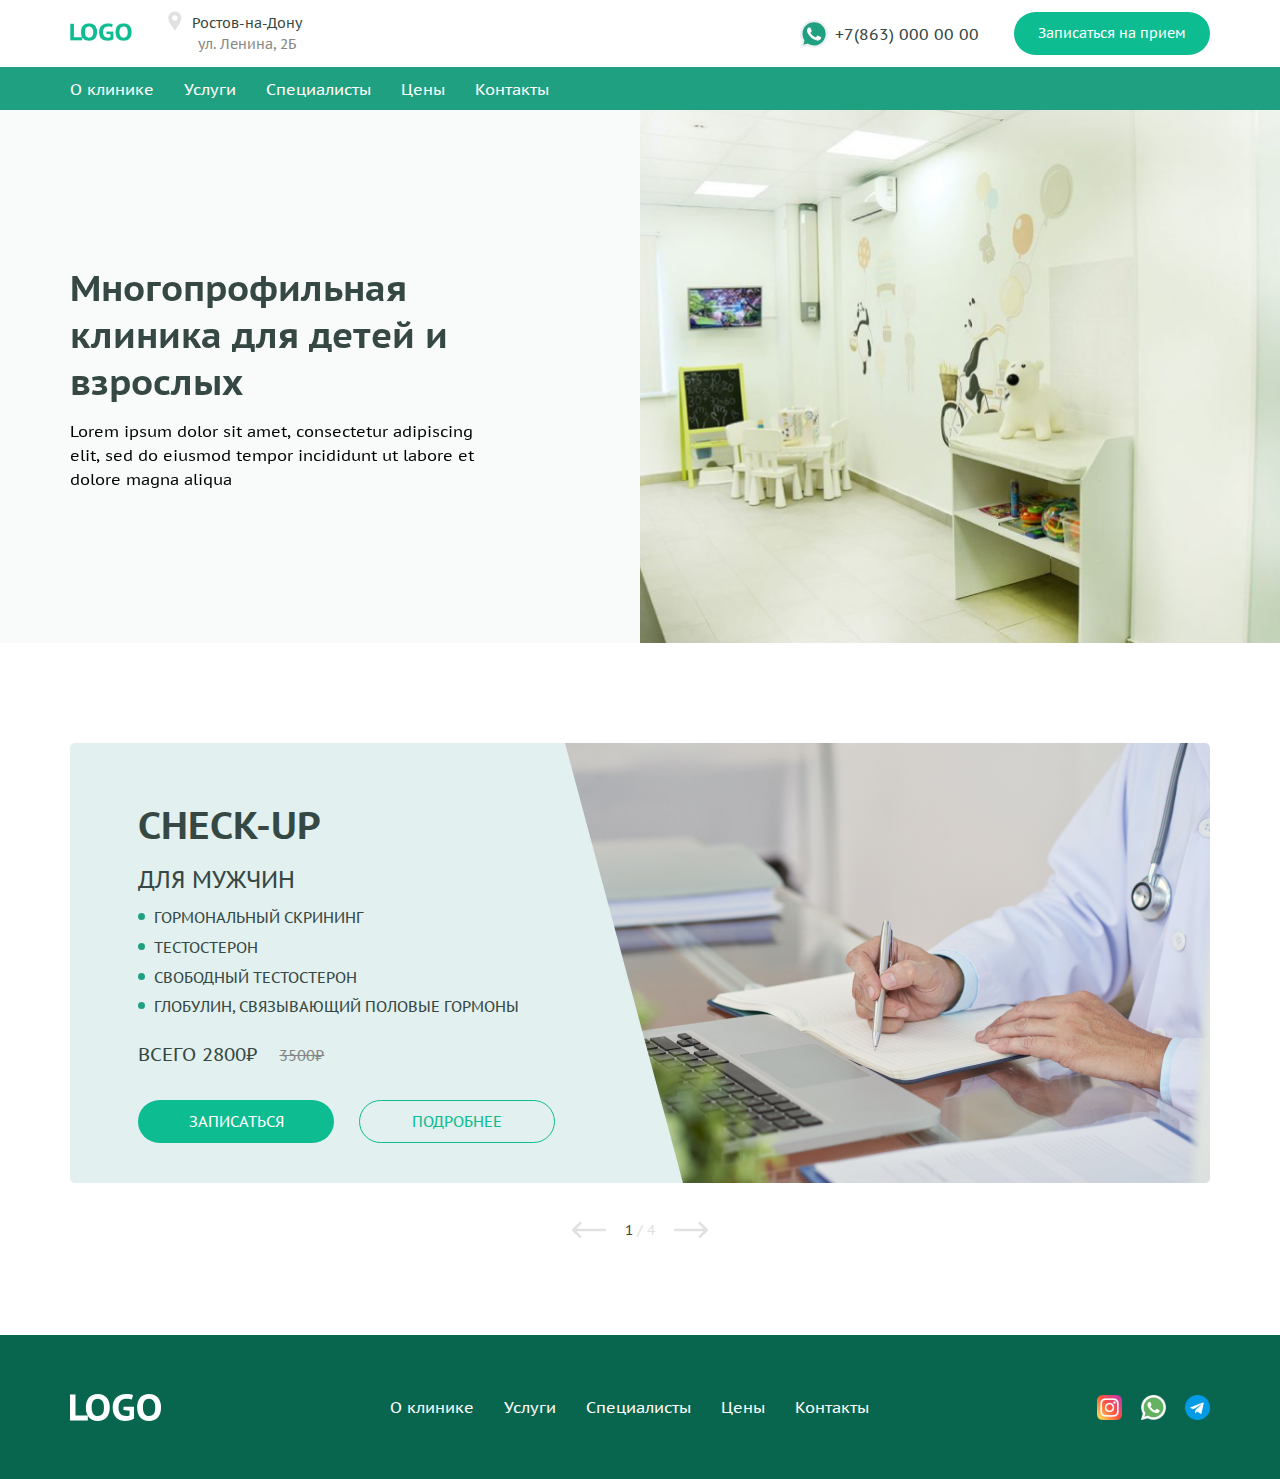
==== commit bf64db0d: "Add validation form (beta)" ====
--- a/index.html
+++ b/index.html
@@ -174,12 +174,12 @@
 							<form action="#" id="form" class="popup__form form">
 								<div class="form__item">
 									<label for="formName" class="form__label" >Имя*</label>
-									<input id="formName" type="text" name="name" class="form__input">
+									<input id="formName" type="text" name="name" class="form__input _req">
 								</div>
 
 								<div class="form__item">
 									<label for="formEmail" class="form__label">Email*</label>
-									<input id="formEmail" type="email" name="Email" class="form__input">
+									<input id="formEmail" type="email" name="Email" class="form__input _req _email">
 								</div>
 
 								<div class="form__item">
@@ -194,7 +194,7 @@
 
 								<div class="form__item">
 									<div class="checkbox">
-										<input checked id="formArgeement" type="checkbox" name="agreement" class="checkbox__input">
+										<input checked id="formArgeement" type="checkbox" name="agreement" class="checkbox__input _req">
 										<label for="formArgeement" class="checkbox__label">Я даю свое согласие на обработку персональных данных</label>
 									</div>
 								</div>
--- a/css/style.css
+++ b/css/style.css
@@ -154,7 +154,7 @@
 	transition: all 0.5s ease 0s;
 }
 .btn:hover {
-	color: #B6DDEB;
+	background-color: #077e60;
 }
 .btn.fw {
 	width: 100%;
@@ -981,11 +981,23 @@
 	    -ms-flex-align: center;
 	        align-items: center;
 }
+.header__menu {
+	height: 100%;
+}
+
 .menu__body {
+	display: -webkit-box;
+	display: -ms-flexbox;
+	display: flex;
+	-webkit-box-align: center;
+	    -ms-flex-align: center;
+	        align-items: center;
+	height: 100%;
 	overflow: auto;
 }
 @media (max-width: 767.98px) {
 	.menu__body {
+		display: block;
 		background: rgba(69, 146, 127, 0.9);
 		position: fixed;
 		width: 100%;
@@ -1446,6 +1458,11 @@
 	text-align: center;
 	line-height: 41px;
 }
+.slider__button-more:hover {
+	background-color: transparent;
+	border: 1px solid #077e60;
+	color: #077e60;
+}
 .slider .slider__count {
 	text-align: center;
 	margin: 40px 0px 0px 0px;
@@ -1557,6 +1574,15 @@
 	width: 230px;
 	height: 50px;
 	font-size: 17px;
+	-webkit-box-shadow: 0 5px 5px #161b13;
+	        box-shadow: 0 5px 5px #161b13;
+	position: relative;
+	top: 0;
+}
+.popup__btn:active {
+	top: 3px;
+	-webkit-box-shadow: 0 2px 5px #161b13;
+	        box-shadow: 0 2px 5px #161b13;
 }
 @media (max-width: 767.98px) {
 	.popup__btn {
@@ -1592,6 +1618,13 @@
 	border: 3px solid #0DBC91;
 	font-size: 16px;
 }
+.form__input._error {
+	border: 3px solid #b46060;
+}
+.form__input:focus {
+	-webkit-box-shadow: 0 0 5px #0DBC91;
+	        box-shadow: 0 0 5px #0DBC91;
+}
 @media (max-width: 767.98px) {
 	.form__input {
 		padding: 0px 10px;
@@ -1601,4 +1634,53 @@
 	min-height: 100px;
 	resize: vertical;
 	padding: 10px;
+}
+
+.checkbox__label {
+	font-size: 16px;
+	line-height: 140%;
+	display: -webkit-inline-box;
+	display: -ms-inline-flexbox;
+	display: inline-flex;
+	-webkit-box-align: center;
+	    -ms-flex-align: center;
+	        align-items: center;
+	position: relative;
+	cursor: pointer;
+}
+.checkbox__label::before {
+	content: "";
+	-webkit-box-flex: 0;
+	    -ms-flex: 0 0 24px;
+	        flex: 0 0 24px;
+	-ms-flex-item-align: start;
+	    -ms-grid-row-align: start;
+	    align-self: start;
+	height: 24px;
+	margin: 0px 10px 0px 0px;
+	border: 3px solid #0DBC91;
+}
+.checkbox__label::after {
+	-webkit-transition: all 0.5s ease;
+	-o-transition: all 0.5s ease;
+	transition: all 0.5s ease;
+	content: "";
+	position: absolute;
+	width: 16px;
+	height: 16px;
+	top: 4px;
+	left: 4px;
+	border-radius: 4px;
+	background-color: #0DBC91;
+	-webkit-transform: scale(0);
+	    -ms-transform: scale(0);
+	        transform: scale(0);
+}
+.checkbox__input {
+	display: none;
+}
+.checkbox__input:checked + .checkbox__label::after {
+	-webkit-transform: scale(1);
+	    -ms-transform: scale(1);
+	        transform: scale(1);
 }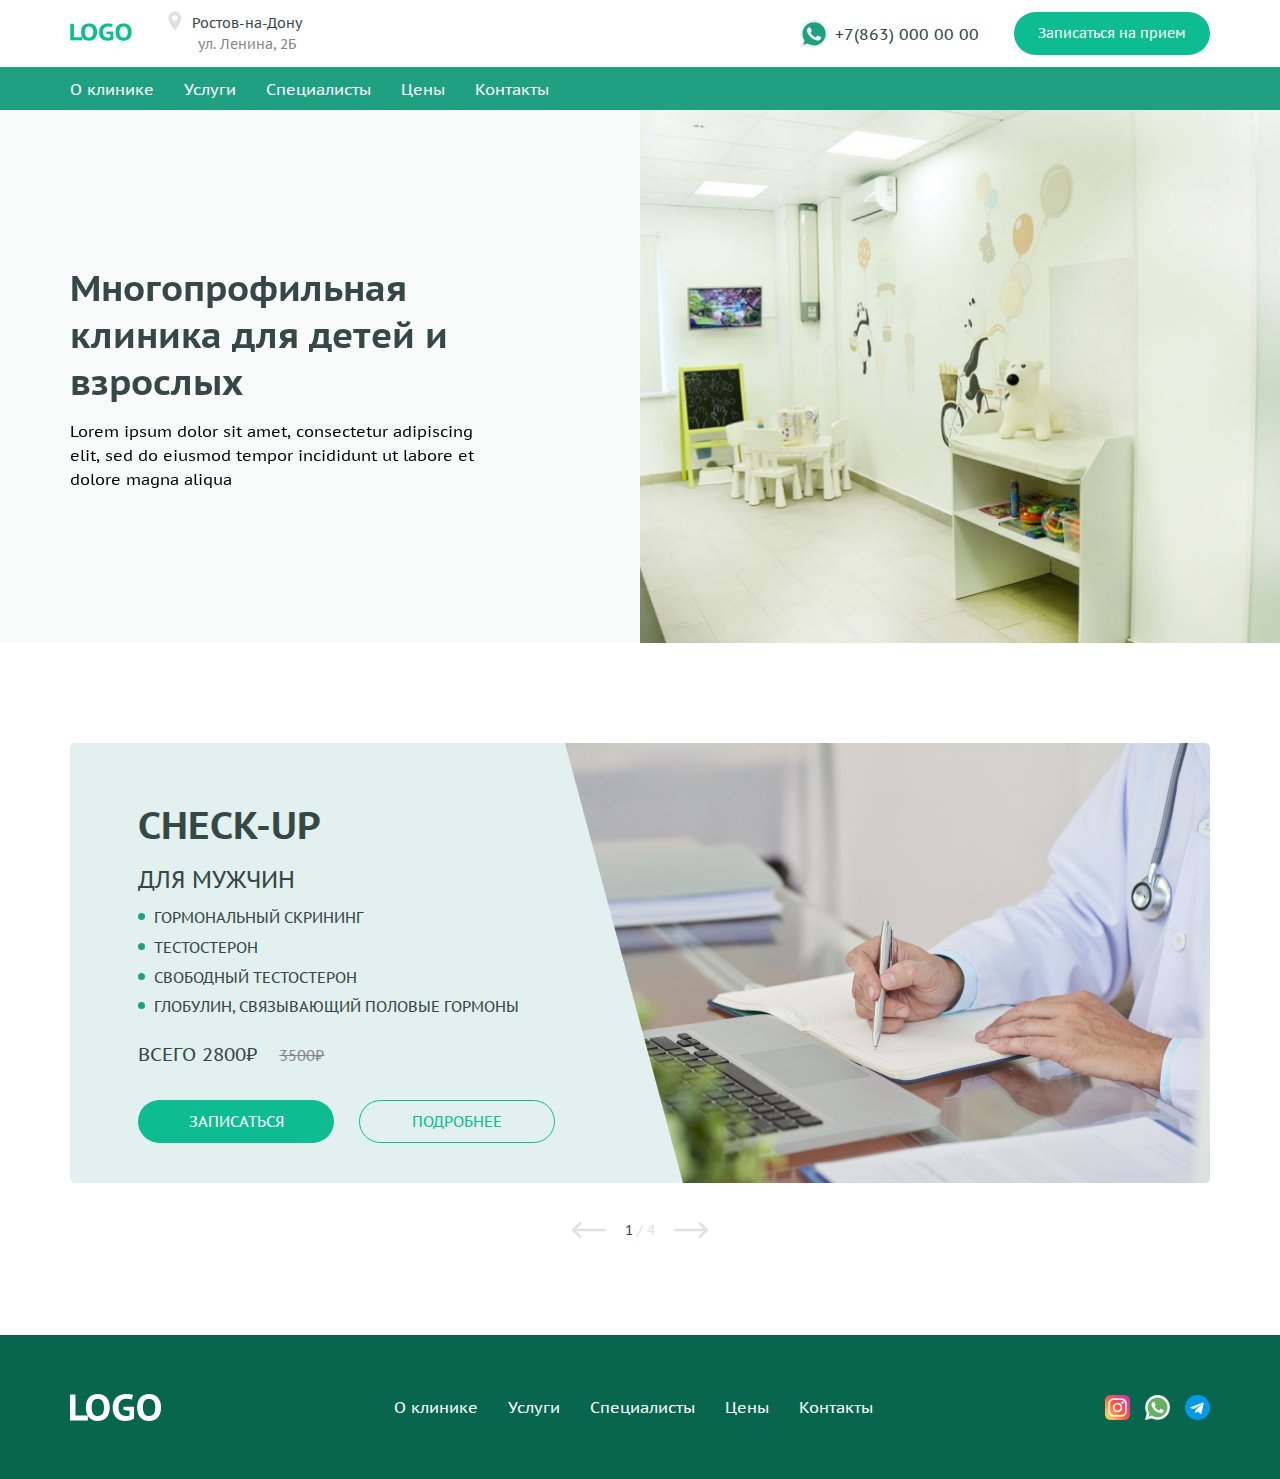
==== commit afe8a239: "Minimize the files of the finished assembly" ====
--- a/index.html
+++ b/index.html
@@ -1,245 +1 @@
-<!DOCTYPE html>
-<html lang="ru">
-	<head>
-		<title>Главная</title>
-		<meta charset="UTF-8">
-		<meta name="format-detection" content="telephone=no">
-		<link rel="stylesheet" href="css/style.css">
-		<link rel="shortcut icon" href="favicon.ico">
-		<!-- <meta name="robots" content="noindex, nofollow"> -->
-		<!-- <meta name="viewport" content="width=device-width, initial-scale=1.0, maximum-scale=1.0, user-scalable=0"> -->
-		<meta name="viewport" content="width=device-width, initial-scale=1.0">
-	</head>
-	<body>
-		<main>
-			<div class="wrapper">
-<header id="header" class="header lock-padding">
-		<div class="header__mobile">
-					<div class="header__bodymobile">
-						<a href="" class="header__logo"><img src="../img/LOGO.png" alt=""></a>
-						<a href="tel:+78630000000" class="header__phonelocation">+7(863) 000 00 00 <br> <span>Ростов-на-Дону</span></a>
-					</div>
-
-					<div class="header__menu menu">
-						<div class="menu__icon icon-menu">
-							<span></span>
-							<span></span>
-							<span></span>
-						</div>
-					</div>
-					<nav class="menu__body">
-						<ul class="menu__list">
-							<li><a href="" class="menu__link">О клинике</a></li>
-							<li><a href="" class="menu__link">Услуги</a></li>
-							<li><a href="" class="menu__link">Специалисты</a></li>
-							<li><a href="" class="menu__link">Цены</a></li>
-							<li><a href="" class="menu__link">Контакты</a></li>
-							<li><a href="#popup" class="header__button btn popup-link">Записаться на прием</a></li>
-						</ul>
-					</nav>
-		</div>
-
-		<div class="header__row">
-			<div class="header__top">
-					<div class="header__bodyleft">
-						<a href="" class="header__logo"><img src="../img/LOGO.png" alt=""></a>
-						<div class="header__adress">Ростов-на-Дону <br> <span>ул. Ленина, 2Б</span></div>
-					</div>
-					<div class="header__bodyright">
-						<a href="tel:+78630000000" class="header__phone">+7(863) 000 00 00</a>
-						<a href="#popup" class="header__button btn popup-link">Записаться на прием</a>
-					</div>
-			</div>
-			<div class="header__bottom">
-				<div class="container">
-					<div class="header__menu menu">
-						<div class="menu__icon icon-menu">
-							<span></span>
-							<span></span>
-							<span></span>
-						</div>
-						<nav class="menu__body">
-							<ul class="menu__list">
-								<li><a href="" class="menu__link">О клинике</a></li>
-								<li><a href="" class="menu__link">Услуги</a></li>
-								<li><a href="" class="menu__link">Специалисты</a></li>
-								<li><a href="" class="menu__link">Цены</a></li>
-								<li><a href="" class="menu__link">Контакты</a></li>
-							</ul>
-						</nav>
-					</div>
-				</div>
-			</div>
-		</div>
-
-</header>
-				<div class="main-screen">
-					<div class="main-screen__empty"></div>
-					<div class="main-screen__image ibg"><img src="../img/main.jpg" alt=""></div>
-					<div class="main-screen__textbody">
-						<div class="main-screen__tittle">Многопрофильная клиника для детей
-							и взрослых</div>
-						<div class="main-screen__text">Lorem ipsum dolor sit amet, consectetur adipiscing elit, sed do eiusmod tempor incididunt ut labore et dolore magna aliqua</div>
-					</div>
-				</div>
-
-				<div class="slider">
-
-					<div class="container">
-						<div class="slider__body">
-
-							<div class="slider__item">
-								<div class="slider__image ibg"><img src="../img/slider.jpg" alt=""></div>
-								<div class="slider__content">
-									<div class="slider__tittle">Check-UP <span>для мужчин</span></div>
-									<ul class="slider__list">
-										<li>Гормональный скрининг</li>
-										<li>Тестостерон</li>
-										<li>Свободный тестостерон</li>
-										<li>Глобулин, связывающий половые гормоны</li>
-									</ul>
-									<div class="slider__price">Всего 2800₽ <span>3500₽</span></div>
-									<a href="#popup" class="slider__button-signup btn popup-link">Записаться</a>
-									<a href="" class="slider__button-more btn">Подробнее</a>
-								</div>
-							</div>
-
-							<div class="slider__item">
-								<div class="slider__image ibg"><img src="../img/slider.jpg" alt=""></div>
-								<div class="slider__content">
-									<div class="slider__tittle">Check-UP <span>для мужчин</span></div>
-									<ul class="slider__list">
-										<li>Гормональный скрининг</li>
-										<li>Тестостерон</li>
-										<li>Свободный тестостерон</li>
-										<li>Глобулин, связывающий половые гормоны</li>
-									</ul>
-									<div class="slider__price">Всего 2800₽ <span>3500₽</span></div>
-									<a href="#popup" class="slider__button-signup btn popup-link">Записаться</a>
-									<a href="" class="slider__button-more btn">Подробнее</a>
-								</div>
-							</div>
-
-							<div class="slider__item">
-								<div class="slider__image ibg"><img src="../img/slider.jpg" alt=""></div>
-								<div class="slider__content">
-									<div class="slider__tittle">Check-UP <span>для мужчин</span></div>
-									<ul class="slider__list">
-										<li>Гормональный скрининг</li>
-										<li>Тестостерон</li>
-										<li>Свободный тестостерон</li>
-										<li>Глобулин, связывающий половые гормоны</li>
-									</ul>
-									<div class="slider__price">Всего 2800₽ <span>3500₽</span></div>
-									<a href="#popup" class="slider__button-signup btn popup-link">Записаться</a>
-									<a href="" class="slider__button-more  btn">Подробнее</a>
-								</div>
-							</div>
-
-							<div class="slider__item">
-								<div class="slider__image ibg"><img src="../img/slider.jpg" alt=""></div>
-								<div class="slider__content">
-									<div class="slider__tittle">Check-UP <span>для мужчин</span></div>
-									<ul class="slider__list">
-										<li>Гормональный скрининг</li>
-										<li>Тестостерон</li>
-										<li>Свободный тестостерон</li>
-										<li>Глобулин, связывающий половые гормоны</li>
-									</ul>
-									<div class="slider__price">Всего 2800₽ <span>3500₽</span></div>
-									<a href="#popup" class="slider__button-signup btn popup-link">Записаться</a>
-									<a href="" class="slider__button-more  btn">Подробнее</a>
-								</div>
-							</div>
-
-						</div>
-						<div class="slider__count">
-							<span class="slider__count-current">1</span>
-							/
-							<span class="slider__count-totall"></span>
-						</div>
-					</div>
-					
-				</div>
-
-				<div id="popup" class="popup-signup popup">
-					<div class="popup__body">
-						<div class="popup__content">
-							<a href="#header" class="popup__close">
-								<span></span>
-								<span></span>
-							</a>
-							<div class="popup__title">Заполните форму</div>
-
-							<form action="#" id="form" class="popup__form form">
-								<div class="form__item">
-									<label for="formName" class="form__label" >Имя*</label>
-									<input id="formName" type="text" name="name" class="form__input _req">
-								</div>
-
-								<div class="form__item">
-									<label for="formEmail" class="form__label">Email*</label>
-									<input id="formEmail" type="email" name="Email" class="form__input _req _email">
-								</div>
-
-								<div class="form__item">
-									<label for="formTel" class="form__label">Телефон*</label>
-									<input id="formTel" type="tel" name="tel" class="form__input">
-								</div>
-
-								<div class="form__item">
-									<label for="formMessage" class="form__label">Сообщение:</label>
-									<textarea name="message" id="formMessage" class="form__input"></textarea>
-								</div>
-
-								<div class="form__item">
-									<div class="checkbox">
-										<input checked id="formArgeement" type="checkbox" name="agreement" class="checkbox__input _req">
-										<label for="formArgeement" class="checkbox__label">Я даю свое согласие на обработку персональных данных</label>
-									</div>
-								</div>
-
-								<button type="submit" class="popup__btn btn">Записаться на прием</button>
-							</form>
-
-						</div>
-					</div>
-				</div>
-
-<footer class="footer">
-	<div class='container'>
-		<div class="footer__row">
-			<a href="" class="footer__logo"><img src="../img/icons/LOGO_footer.svg" alt=""></a>
-			<div class="footer__menu menu">
-				<div class="menu__icon icon-menu">
-					<span></span>
-					<span></span>
-					<span></span>
-				</div>
-				<nav class="menu__body">
-					<ul class="menu__list">
-						<li><a href="" class="menu__link">О клинике</a></li>
-						<li><a href="" class="menu__link">Услуги</a></li>
-						<li><a href="" class="menu__link">Специалисты</a></li>
-						<li><a href="" class="menu__link">Цены</a></li>
-						<li><a href="" class="menu__link">Контакты</a></li>
-					</ul>
-				</nav>
-			</div>
-			<div class="footer__social">
-				<a href=""><img src="../img/icons/footer_social_1.png" alt=""></a>
-				<a href=""><img src="../img/icons/footer_social_2.svg" alt=""></a>
-				<a href=""><img src="../img/icons/footer_social_3.svg" alt=""></a>
-			</div>
-		</div>
-	</div>
-</footer>			</div>
-
-		</main>
-<script src="https://code.jquery.com/jquery-3.3.1.min.js"></script>
-<!-- <script src="https://code.jquery.com/jquery-migrate-3.0.1.min.js"></script> -->
-<script src="js/vendors.js"></script>
-<script src="js/main.js"></script>
-<script src="js/custom.js" ></script>
-	</body>
-</html>+<!doctype html><html lang="ru"><head><title>Главная</title><meta charset="UTF-8"><meta name="format-detection" content="telephone=no"><link rel="stylesheet" href="css/style.css"><link rel="shortcut icon" href="favicon.ico"><meta name="viewport" content="width=device-width,initial-scale=1"></head><body><main><div class="wrapper"><header id="header" class="header lock-padding"><div class="header__mobile"><div class="header__bodymobile"><a href="" class="header__logo"><img src="img/LOGO.png" alt=""></a><a href="tel:+78630000000" class="header__phonelocation">+7(863) 000 00 00<br><span>Ростов-на-Дону</span></a></div><div class="header__menu menu"><div class="menu__icon icon-menu"><span></span> <span></span> <span></span></div></div><nav class="menu__body"><ul class="menu__list"><li><a href="" class="menu__link">О клинике</a></li><li><a href="" class="menu__link">Услуги</a></li><li><a href="" class="menu__link">Специалисты</a></li><li><a href="" class="menu__link">Цены</a></li><li><a href="" class="menu__link">Контакты</a></li><li><a href="#popup" class="header__button btn popup-link">Записаться на прием</a></li></ul></nav></div><div class="header__row"><div class="header__top"><div class="header__bodyleft"><a href="" class="header__logo"><img src="img/LOGO.png" alt=""></a><div class="header__adress">Ростов-на-Дону<br><span>ул. Ленина, 2Б</span></div></div><div class="header__bodyright"><a href="tel:+78630000000" class="header__phone">+7(863) 000 00 00</a> <a href="#popup" class="header__button btn popup-link">Записаться на прием</a></div></div><div class="header__bottom"><div class="container"><div class="header__menu menu"><div class="menu__icon icon-menu"><span></span> <span></span> <span></span></div><nav class="menu__body"><ul class="menu__list"><li><a href="" class="menu__link">О клинике</a></li><li><a href="" class="menu__link">Услуги</a></li><li><a href="" class="menu__link">Специалисты</a></li><li><a href="" class="menu__link">Цены</a></li><li><a href="" class="menu__link">Контакты</a></li></ul></nav></div></div></div></div></header><div class="main-screen"><div class="main-screen__empty"></div><div class="main-screen__image ibg"><img src="img/main.jpg" alt=""></div><div class="main-screen__textbody"><div class="main-screen__tittle">Многопрофильная клиника для детей и взрослых</div><div class="main-screen__text">Lorem ipsum dolor sit amet, consectetur adipiscing elit, sed do eiusmod tempor incididunt ut labore et dolore magna aliqua</div></div></div><div class="slider"><div class="container"><div class="slider__body"><div class="slider__item"><div class="slider__image ibg"><img src="img/slider.jpg" alt=""></div><div class="slider__content"><div class="slider__tittle">Check-UP <span>для мужчин</span></div><ul class="slider__list"><li>Гормональный скрининг</li><li>Тестостерон</li><li>Свободный тестостерон</li><li>Глобулин, связывающий половые гормоны</li></ul><div class="slider__price">Всего 2800₽ <span>3500₽</span></div><a href="#popup" class="slider__button-signup btn popup-link">Записаться</a> <a href="" class="slider__button-more btn">Подробнее</a></div></div><div class="slider__item"><div class="slider__image ibg"><img src="img/slider.jpg" alt=""></div><div class="slider__content"><div class="slider__tittle">Check-UP <span>для мужчин</span></div><ul class="slider__list"><li>Гормональный скрининг</li><li>Тестостерон</li><li>Свободный тестостерон</li><li>Глобулин, связывающий половые гормоны</li></ul><div class="slider__price">Всего 2800₽ <span>3500₽</span></div><a href="#popup" class="slider__button-signup btn popup-link">Записаться</a> <a href="" class="slider__button-more btn">Подробнее</a></div></div><div class="slider__item"><div class="slider__image ibg"><img src="img/slider.jpg" alt=""></div><div class="slider__content"><div class="slider__tittle">Check-UP <span>для мужчин</span></div><ul class="slider__list"><li>Гормональный скрининг</li><li>Тестостерон</li><li>Свободный тестостерон</li><li>Глобулин, связывающий половые гормоны</li></ul><div class="slider__price">Всего 2800₽ <span>3500₽</span></div><a href="#popup" class="slider__button-signup btn popup-link">Записаться</a> <a href="" class="slider__button-more btn">Подробнее</a></div></div><div class="slider__item"><div class="slider__image ibg"><img src="img/slider.jpg" alt=""></div><div class="slider__content"><div class="slider__tittle">Check-UP <span>для мужчин</span></div><ul class="slider__list"><li>Гормональный скрининг</li><li>Тестостерон</li><li>Свободный тестостерон</li><li>Глобулин, связывающий половые гормоны</li></ul><div class="slider__price">Всего 2800₽ <span>3500₽</span></div><a href="#popup" class="slider__button-signup btn popup-link">Записаться</a> <a href="" class="slider__button-more btn">Подробнее</a></div></div></div><div class="slider__count"><span class="slider__count-current">1</span> / <span class="slider__count-totall"></span></div></div></div><div id="popup" class="popup-signup popup"><div class="popup__body"><div class="popup__content"><a href="#header" class="popup__close"><span></span> <span></span></a><div class="popup__title">Заполните форму</div><form action="#" method="post" id="form" class="popup__form form"><div class="form__item"><label for="formName" class="form__label">Имя*</label> <input id="formName" type="text" name="name" placeholder="Иван" class="form__input _req"></div><div class="form__item"><label for="formEmail" class="form__label">Email*</label> <input id="formEmail" type="email" name="Email" placeholder="www@ya.ru" class="form__input _req _email"></div><div class="form__item"><label for="formTel" class="form__label">Телефон*</label> <input id="formTel" type="tel" name="tel" placeholder="+7 (999) 999-99-99" class="form__input _req"></div><div class="form__item"><label for="formMessage" class="form__label">Сообщение:</label> <textarea name="message" id="formMessage" placeholder="Введите сообщение" class="form__input"></textarea></div><div class="form__item"><div class="checkbox"><input checked id="formArgeement" type="checkbox" name="agreement" class="checkbox__input _req"> <label for="formArgeement" class="checkbox__label">Я даю свое согласие на обработку персональных данных</label></div></div><button type="submit" class="popup__btn btn">Записаться на прием</button></form></div></div></div><footer class="footer"><div class="container"><div class="footer__row"><a href="" class="footer__logo"><img src="img/icons/LOGO_footer.svg" alt=""></a><div class="footer__menu menu"><div class="menu__icon icon-menu"><span></span> <span></span> <span></span></div><nav class="menu__body"><ul class="menu__list"><li><a href="" class="menu__link">О клинике</a></li><li><a href="" class="menu__link">Услуги</a></li><li><a href="" class="menu__link">Специалисты</a></li><li><a href="" class="menu__link">Цены</a></li><li><a href="" class="menu__link">Контакты</a></li></ul></nav></div><div class="footer__social"><a href=""><img src="img/icons/footer_social_1.png" alt=""></a><a href=""><img src="img/icons/footer_social_2.svg" alt=""></a><a href=""><img src="img/icons/footer_social_3.svg" alt=""></a></div></div></div></footer></div></main><script src="https://code.jquery.com/jquery-3.3.1.min.js"></script><script src="js/jquery.maskedinput.min.js" type="text/javascript"></script><script src="js/vendors.js"></script><script src="js/main.js"></script><script src="js/custom.js"></script></body></html>--- a/css/style.css
+++ b/css/style.css
@@ -1,1686 +1 @@
-@charset "UTF-8";
-@import url("https://fonts.googleapis.com/css2?family=PT+Sans+Caption:wght@400;700&display=swap");
-* {
-	padding: 0px;
-	margin: 0px;
-	border: 0px;
-}
-
-*,
-*:before,
-*:after {
-	-webkit-box-sizing: border-box;
-	box-sizing: border-box;
-}
-
-:focus,
-:active {
-	outline: none;
-}
-
-a:focus,
-a:active {
-	outline: none;
-}
-
-aside,
-nav,
-footer,
-header,
-section {
-	display: block;
-}
-
-html,
-body {
-	height: 100%;
-	min-width: 320px;
-}
-
-body {
-	line-height: 1;
-	font-family: "PT Sans Caption";
-	-ms-text-size-adjust: 100%;
-	-moz-text-size-adjust: 100%;
-	-webkit-text-size-adjust: 100%;
-}
-
-input,
-button,
-textarea {
-	font-family: "PT Sans Caption";
-}
-
-input::-ms-clear {
-	display: none;
-}
-
-button {
-	cursor: pointer;
-}
-
-button::-moz-focus-inner {
-	padding: 0;
-	border: 0;
-}
-
-a,
-a:visited {
-	text-decoration: none;
-}
-
-a:hover {
-	text-decoration: none;
-}
-
-ul li {
-	list-style: none;
-}
-
-img {
-	vertical-align: top;
-}
-
-h1,
-h2,
-h3,
-h4,
-h5,
-h6 {
-	font-weight: inherit;
-	font-size: inherit;
-}
-
-body {
-	color: #000;
-	font-size: 14px;
-}
-body.lock {
-	overflow: hidden;
-}
-
-.wrapper {
-	width: 100%;
-	min-height: 100%;
-	overflow: hidden;
-}
-.container {
-	max-width: 1140px;
-	margin: 0 auto;
-	width: 100%;
-	height: 100%;
-}
-@media (max-width: 1152px) {
-	.container {
-		max-width: 970px;
-	}
-}
-@media (max-width: 991.98px) {
-	.container {
-		max-width: 750px;
-	}
-}
-@media (max-width: 767.98px) {
-	.container {
-		max-width: none;
-		padding: 0 17px;
-	}
-}
-
-.form-row {
-	display: -webkit-box;
-	display: -ms-flexbox;
-	display: flex;
-	font-size: 0;
-	margin: 0px -15px;
-}
-
-.form__column {
-	padding: 0px 15px;
-}
-
-.btn {
-	display: inline-block;
-	width: 196px;
-	height: 43px;
-	background: #0DBC91;
-	color: #FFFFFF;
-	border-radius: 50px;
-	padding: 0px 23px;
-	text-align: center;
-	line-height: 43px;
-	-webkit-transition: all 0.5s ease 0s;
-	-o-transition: all 0.5s ease 0s;
-	transition: all 0.5s ease 0s;
-}
-.btn:hover {
-	background-color: #077e60;
-}
-.btn.fw {
-	width: 100%;
-}
-
-.select-block {
-	position: relative;
-}
-
-.select__label {
-	z-index: 2;
-	position: absolute;
-	top: -8px;
-	background-color: #f7f7f7;
-	padding: 0 5px;
-	color: #979797;
-	font-weight: 600;
-	font-size: 13px;
-	line-height: 16px;
-	left: 20px;
-}
-
-.select {
-	position: relative;
-	cursor: pointer;
-}
-.select .select-title {
-	z-index: 1;
-	width: 100%;
-	height: 55px;
-	border: 1px solid #dedede;
-	position: relative;
-	background-color: #fff;
-}
-.select .select-title__arrow {
-	position: absolute;
-	top: 0;
-	right: 0px;
-	width: 45px;
-	height: 100%;
-	background: url("../img/icons/select-arrow.svg") center no-repeat;
-}
-.select .select-title__value {
-	color: #000;
-	font-weight: 700;
-	font-size: 18px;
-	line-height: 53px;
-	display: block;
-	overflow: hidden;
-	padding: 0 45px 0 25px;
-	white-space: nowrap;
-	text-transform: none;
-	-o-text-overflow: ellipsis;
-	   text-overflow: ellipsis;
-}
-.select .select-options {
-	position: absolute;
-	z-index: 10;
-	top: 54px;
-	display: none;
-	overflow: hidden;
-	min-width: 100%;
-	background-color: #fff;
-	border: 1px solid #dedede;
-	padding: 10px 20px 10px 25px;
-}
-.select .select-options-scroll {
-	max-height: 80px;
-	overflow: auto;
-}
-.select .select-options-list {
-	padding: 0px 0px 0px 0px;
-}
-.select .select-options__value {
-	color: #000;
-	font-size: 20px;
-	margin: 0px 0px 15px 0px;
-}
-.select .select-options__value:last-child {
-	margin: 0px 0px 0px 0px;
-}
-.select .select-options__value:hover {
-	color: #000;
-}
-
-input[type=text], input[type=email], input[type=tel], textarea {
-	-webkit-appearance: none;
-	-moz-appearance: none;
-	appearance: none;
-}
-
-.input {
-	border-radius: 5px !important;
-	width: 100%;
-	display: block;
-	padding: 0px 20px;
-	border: 3px solid #1FA181;
-	font-family: "PT Sans Caption";
-	font-style: normal;
-	font-weight: 400;
-	font-size: 22px;
-	color: #868686;
-	margin: 0px 0px 1em 0px;
-	padding: 7px 10px;
-}
-.input:last-child {
-	margin: 0px 0px 0px 0px;
-}
-.input.focus {
-	color: #364844;
-}
-@media (max-width: 767.98px) {
-	.input {
-		font-size: 14px;
-	}
-}
-
-textarea.input {
-	resize: none;
-	padding: 0px 0px;
-}
-
-.check {
-	position: relative;
-	padding-left: 25px;
-	color: #5f5f5f;
-	line-height: 18px;
-	cursor: pointer;
-}
-.check input {
-	display: none;
-}
-.check:before {
-	content: "";
-	left: 0;
-	top: 0;
-	width: 18px;
-	height: 18px;
-	border: 1px solid #a3a3a3;
-	position: absolute;
-}
-.check.active:before {
-	background: url("../img/icons/check.png") center no-repeat;
-}
-
-.option {
-	position: relative;
-	cursor: pointer;
-	padding-left: 25px;
-	line-height: 16px;
-	margin-bottom: 10px;
-	font-size: 15px;
-	font-weight: 300;
-}
-.option:last-child {
-	margin-bottom: 0px;
-}
-.option input {
-	display: none;
-}
-.option:before {
-	position: absolute;
-	left: 0;
-	top: 0;
-	width: 16px;
-	height: 16px;
-	content: "";
-	border: 1px solid #7f7f7f;
-	border-radius: 50%;
-}
-.option.active:before {
-	background: url("../img/icons/option.png") center no-repeat;
-}
-
-.rating-block {
-	display: table;
-	font-size: 0;
-}
-
-.rating {
-	display: inline-block;
-	position: relative;
-	vertical-align: middle;
-}
-.rating.edit .star {
-	cursor: pointer;
-}
-.rating .star {
-	width: 17px;
-	height: 14px;
-	display: inline-block;
-	position: relative;
-	z-index: 3;
-}
-
-.rating__line {
-	position: absolute;
-	width: 85px;
-	height: 14px;
-	top: 0;
-	left: 0;
-	background: url("../img/icons/bg_rating.svg") 0 0 no-repeat;
-	z-index: 1;
-	background-size: 85px 100%;
-}
-
-.rating__activeline {
-	position: absolute;
-	width: 0px;
-	height: 14px;
-	top: 0;
-	left: 0;
-	background: url("../img/icons/bg_rating_active.svg") 0 0 no-repeat;
-	z-index: 2;
-	background-size: 85px 100%;
-}
-
-.rating__value {
-	display: inline-block;
-	color: #1b3139;
-	font-size: 14px;
-	line-height: 13px;
-	vertical-align: middle;
-}
-
-.quantity {
-	position: relative;
-	width: 73px;
-	height: 47px;
-	border: 1px solid #cfcfcf;
-	background-color: #ffffff;
-}
-
-.quantity__input {
-	height: 45px;
-	width: 50px;
-	text-align: center;
-	color: #101010;
-	font-weight: 300;
-}
-
-.quantity__btn {
-	position: absolute;
-	top: 11px;
-	right: 15px;
-	cursor: pointer;
-}
-.quantity__btn:before {
-	font-size: 25px;
-	display: inline-block;
-	line-height: 10px;
-	color: #a9a9a9;
-}
-.quantity__btn:hover:before {
-	color: #da0005;
-}
-.quantity__btn.dwn {
-	top: 25px;
-}
-
-.category-params-item-price-table {
-	margin-bottom: 25px;
-}
-.category-params-item-price-table .cell:first-child {
-	padding-right: 15px;
-	position: relative;
-}
-.category-params-item-price-table .cell:first-child:after {
-	content: "-";
-	position: absolute;
-	right: -4px;
-	top: 8px;
-	font-size: 20px;
-}
-.category-params-item-price-table .cell:last-child {
-	padding-left: 15px;
-}
-.category-params-item-price-table .cell input {
-	height: 37px;
-	border: 2px solid #393939;
-	background-color: #ffffff;
-	text-align: center;
-	font-size: 12px;
-	color: #393939;
-	font-weight: 500;
-	width: 100%;
-}
-
-.category-params-item-price-range {
-	margin: 0 12px 40px 12px;
-	background-color: #c9cecf;
-	height: 2px;
-	position: relative;
-}
-.category-params-item-price-range .ui-slider-range {
-	background-color: #000;
-	height: 2px;
-	position: relative;
-}
-.category-params-item-price-range .ui-slider-handle {
-	width: 23px;
-	height: 28px;
-	border: 3px solid #fbfbfb;
-	background-color: #ea5922;
-	display: block;
-	position: absolute;
-	top: -14px;
-	margin-left: -12px;
-	cursor: pointer;
-}
-.category-params-item-price-range .ui-slider-handle span {
-	position: absolute;
-	bottom: -18px;
-	left: 50%;
-	width: 50px;
-	text-align: center;
-	font-size: 10px;
-	margin-left: -25px;
-	font-weight: 500;
-	color: #94a6aa;
-}
-
-.form__info {
-	position: absolute;
-	width: 60px;
-	height: 60px;
-	right: 0;
-	top: 0;
-	line-height: 60px;
-	text-align: center;
-	color: #888;
-	z-index: 2;
-	font-size: 14px;
-}
-@media (max-width: 767.98px) {
-	.form__info {
-		width: 50px;
-		height: 50px;
-		line-height: 50px;
-	}
-}
-
-.form-range-line {
-	position: relative;
-	height: 5px;
-	border-radius: 0 0 4px 4px;
-	background-color: #e0e0e0;
-	margin: -2px 0px 0px 0px;
-}
-.form-range-line .ui-slider-range {
-	background-color: #093454;
-	height: 5px;
-	position: absolute;
-	top: 0;
-	left: 0;
-	border-radius: 0 0 4px 4px;
-}
-.form-range-line .ui-slider-handle {
-	background: url("../img/icons/range.svg") 0 0 no-repeat;
-	width: 28px;
-	height: 28px;
-	position: absolute;
-	margin: -9px 0px 0px -14px;
-	top: 0;
-	left: 0;
-	cursor: pointer;
-}
-.form-range-line .ui-state-hover {
-	background: url("../img/icons/range_a.svg") 0 0 no-repeat;
-}
-
-.form-range-values {
-	display: -webkit-box;
-	display: -ms-flexbox;
-	display: flex;
-	font-size: 0;
-	-webkit-box-pack: justify;
-	    -ms-flex-pack: justify;
-	        justify-content: space-between;
-	padding: 14px 0px 0px 0px;
-}
-
-.form-range-values__item {
-	font-size: 12px;
-	color: #888;
-}
-
-.row:after {
-	display: block;
-	content: "";
-	clear: both;
-}
-
-.rub:after {
-	content: "₽";
-}
-
-.noselect {
-	-webkit-touch-callout: none;
-	-webkit-user-select: none;
-	-moz-user-select: none;
-	-ms-user-select: none;
-	user-select: none;
-}
-
-ol.counter {
-	list-style-type: none;
-	counter-reset: item;
-}
-ol.counter li {
-	position: relative;
-	padding: 0px 0px 0px 45px;
-}
-ol.counter li:before {
-	counter-increment: item;
-	content: counter(item);
-	position: absolute;
-	left: 0;
-	top: 0;
-	color: #818181;
-	font-size: 14px;
-	font-weight: 700;
-	text-align: center;
-	line-height: 26px;
-	border-radius: 50%;
-	width: 28px;
-	height: 28px;
-	border: 1px solid #4274bb;
-}
-
-.ellipsis {
-	display: block;
-	overflow: hidden;
-	width: 100%;
-	white-space: nowrap;
-	-o-text-overflow: ellipsis;
-	   text-overflow: ellipsis;
-}
-
-.es {
-	overflow: hidden;
-	white-space: nowrap;
-	-o-text-overflow: ellipsis;
-	   text-overflow: ellipsis;
-}
-
-.table {
-	display: table;
-	font-size: 0;
-	width: 100%;
-}
-
-.trow {
-	display: table-row;
-}
-
-.cell {
-	display: table-cell;
-}
-.cell.full {
-	width: 100%;
-}
-
-.ibg {
-	position: relative;
-}
-.ibg img {
-	position: absolute;
-	width: 100%;
-	height: 100%;
-	top: 0;
-	left: 0;
-	-o-object-fit: cover;
-	   object-fit: cover;
-}
-
-body.ie .ibg {
-	background-position: center;
-	background-size: cover;
-	background-repeat: no-repeat;
-}
-body.ie .ibg img {
-	width: 0;
-	height: 0;
-	opacity: 0;
-	visibility: hidden;
-}
-
-.video {
-	position: relative;
-	overflow: hidden;
-	height: 0;
-	padding-bottom: 56.25%;
-}
-.video video,
-.video iframe,
-.video object,
-.video embed {
-	position: absolute;
-	top: 0;
-	left: 0;
-	width: 100%;
-	height: 100%;
-}
-
-.videobg video,
-.videobg iframe,
-.videobg object,
-.videobg embed {
-	position: fixed;
-	top: 50%;
-	left: 50%;
-	min-width: 100%;
-	min-height: 100%;
-	width: auto;
-	height: auto;
-	z-index: -100;
-	-webkit-transform: translateX(-50%) translateY(-50%);
-	    -ms-transform: translateX(-50%) translateY(-50%);
-	        transform: translateX(-50%) translateY(-50%);
-	background-size: cover;
-}
-
-.moretext {
-	overflow: hidden;
-}
-
-.moretext__more {
-	cursor: pointer;
-}
-.moretext__more span {
-	font-style: normal;
-}
-.moretext__more span:first-child {
-	display: block;
-}
-.moretext__more span:last-child {
-	display: none;
-}
-.moretext__more.active span {
-	font-style: normal;
-}
-.moretext__more.active span:first-child {
-	display: none;
-}
-.moretext__more.active span:last-child {
-	display: block;
-}
-
-.graystyle {
-	-webkit-transition: all 0.8s ease 0s;
-	-o-transition: all 0.8s ease 0s;
-	transition: all 0.8s ease 0s;
-	filter: grayscale(1);
-	-webkit-filter: grayscale(1);
-	-moz-filter: grayscale(1);
-	-o-filter: grayscale(1);
-}
-
-.graystyleoff {
-	filter: grayscale(0);
-	-webkit-filter: grayscale(0);
-	-moz-filter: grayscale(0);
-	-o-filter: grayscale(0);
-}
-
-.slick-slider {
-	position: relative;
-}
-.slick-slider .slick-track,
-.slick-slider .slick-list {
-	-webkit-transform: translate3d(0, 0, 0);
-	-ms-transform: translate3d(0, 0, 0);
-	transform: translate3d(0, 0, 0);
-}
-.slick-slider .slick-list {
-	position: relative;
-	overflow: hidden;
-	width: 100%;
-}
-.slick-slider .slick-track {
-	position: relative;
-	width: 100%;
-	display: -webkit-box;
-	display: -ms-flexbox;
-	display: flex;
-	font-size: 0;
-}
-.slick-slider .slick-slide {
-	position: relative;
-}
-.slick-slider .slick-arrow.slick-prev {
-	position: absolute;
-	bottom: -55px;
-	left: 50%;
-	width: 34px;
-	height: 17px;
-	background: url("../../img/icons/slider_arrow_left.svg") 0 0 no-repeat;
-	transform: translate3d(-200%, 0, 0);
-	-webkit-transform: translate3d(-200%, 0, 0);
-	-ms-transform: translate3d(-200%, 0, 0);
-	-o-transform: translate3d(-200%, 0, 0);
-	-moz-transform: translate3d(-200%, 0, 0);
-}
-.slick-slider .slick-arrow.slick-next {
-	position: absolute;
-	width: 100%;
-	height: 100%;
-	bottom: -55px;
-	right: 50%;
-	width: 34px;
-	height: 17px;
-	background: url("../../img/icons/slider_arrow_right.svg") 0 0 no-repeat;
-	transform: translate3d(200%, 0, 0);
-	-webkit-transform: translate3d(200%, 0, 0);
-	-ms-transform: translate3d(200%, 0, 0);
-	-o-transform: translate3d(200%, 0, 0);
-	-moz-transform: translate3d(200%, 0, 0);
-}
-.tab__item {
-	display: none;
-}
-.tab__item.active {
-	display: block;
-}
-
-.mirror {
-	-webkit-transform: scale(-1, 1);
-	    -ms-transform: scale(-1, 1);
-	        transform: scale(-1, 1);
-}
-
-.nicescroll-rails {
-	z-index: 1000 !important;
-}
-
-.gm-style-iw-t {
-	opacity: 0;
-}
-
-.baloon {
-	opacity: 1;
-	right: -7px !important;
-	bottom: 80px !important;
-}
-.baloon button {
-	display: none !important;
-}
-.baloon:after {
-	display: none !important;
-}
-
-.baloon-style {
-	display: none;
-}
-
-.baloon-content.gm-style-iw {
-	opacity: 1;
-	border-radius: 0px !important;
-	max-width: 300px !important;
-	padding: 0 !important;
-	left: 0 !important;
-	width: 100% !important;
-	overflow: visible !important;
-}
-.baloon-content.gm-style-iw > .gm-style-iw-d {
-	overflow: hidden !important;
-	max-width: none !important;
-}
-.baloon-content.gm-style-iw:after {
-	display: none !important;
-}
-
-.baloon-close {
-	top: 18px !important;
-}
-
-.header {
-	position: fixed;
-	z-index: 10;
-	height: 110px;
-	font-family: "PT Sans Caption";
-	font-style: normal;
-	font-weight: 400;
-	font-size: 14px;
-	line-height: 21px;
-	color: #364844;
-	width: 100%;
-	background: #FFFFFF;
-}
-@media (max-width: 767.98px) {
-	.header {
-		height: 65px;
-		background: #F7F7F7;
-	}
-}
-.header__row {
-	display: -webkit-box;
-	display: -ms-flexbox;
-	display: flex;
-	-webkit-box-orient: vertical;
-	-webkit-box-direction: normal;
-	    -ms-flex-direction: column;
-	        flex-direction: column;
-}
-@media (max-width: 767.98px) {
-	.header__row {
-		display: none;
-	}
-}
-.header__top {
-	display: -webkit-box;
-	display: -ms-flexbox;
-	display: flex;
-	-webkit-box-pack: justify;
-	    -ms-flex-pack: justify;
-	        justify-content: space-between;
-	-webkit-box-flex: 1;
-	    -ms-flex: 1 1 67px;
-	        flex: 1 1 67px;
-	max-width: 1140px;
-	margin: 0 auto;
-	width: 100%;
-}
-@media (max-width: 1152px) {
-	.header__top {
-		max-width: 970px;
-	}
-}
-@media (max-width: 991.98px) {
-	.header__top {
-		max-width: 750px;
-	}
-}
-@media (max-width: 767.98px) {
-	.header__top {
-		max-width: none;
-		padding: 0 10px;
-	}
-}
-.header__bodyleft {
-	display: -webkit-box;
-	display: -ms-flexbox;
-	display: flex;
-	-webkit-box-align: center;
-	    -ms-flex-align: center;
-	        align-items: center;
-}
-.header__logo {
-	margin: 0px 35px 0px 0px;
-}
-@media (max-width: 767.98px) {
-	.header__logo {
-		margin: 0px 0px;
-	}
-}
-.header__adress {
-	position: relative;
-	text-align: center;
-	padding: 0px 0px 0px 25px;
-}
-.header__adress span {
-	color: #868686;
-}
-.header__adress::before {
-	content: "";
-	background: url("../../img/icons/geo.svg") center no-repeat;
-	position: absolute;
-	width: 16px;
-	height: 33px;
-	top: -8px;
-	left: 0;
-}
-.header__bodyright {
-	display: -webkit-box;
-	display: -ms-flexbox;
-	display: flex;
-	-webkit-box-align: center;
-	    -ms-flex-align: center;
-	        align-items: center;
-}
-.header__phone {
-	position: relative;
-	font-size: 16px;
-	line-height: 24px;
-	margin: 0px 35px 0px 0px;
-	padding: 0px 0px 0px 35px;
-	color: #364844;
-	-webkit-transition: all 0.5s ease 0s;
-	-o-transition: all 0.5s ease 0s;
-	transition: all 0.5s ease 0s;
-}
-.header__phone:before {
-	content: "";
-	position: absolute;
-	top: -2px;
-	left: 0;
-	background: url("../../img/icons/whatsapp.svg") center no-repeat;
-	height: 28px;
-	width: 28px;
-}
-.header__phone:hover {
-	text-shadow: 1px 1px 7px;
-}
-.header__button {
-	line-height: 43px;
-}
-@media (max-width: 767.98px) {
-	.header__button {
-		margin: 39px 0px 100px 0px;
-		background: #F6F6F6;
-		color: #1FA181;
-	}
-}
-.header__bottom {
-	-webkit-box-flex: 1;
-	    -ms-flex: 1 1 43px;
-	        flex: 1 1 43px;
-	background: #1FA181;
-	display: -webkit-box;
-	display: -ms-flexbox;
-	display: flex;
-	-webkit-box-align: center;
-	    -ms-flex-align: center;
-	        align-items: center;
-}
-.header__menu {
-	height: 100%;
-}
-
-.menu__body {
-	display: -webkit-box;
-	display: -ms-flexbox;
-	display: flex;
-	-webkit-box-align: center;
-	    -ms-flex-align: center;
-	        align-items: center;
-	height: 100%;
-	overflow: auto;
-}
-@media (max-width: 767.98px) {
-	.menu__body {
-		display: block;
-		background: rgba(69, 146, 127, 0.9);
-		position: fixed;
-		width: 100%;
-		height: 100%;
-		top: 67px;
-		left: 0;
-		transform: translate3d(-200%, 0, 0);
-		-webkit-transform: translate3d(-200%, 0, 0);
-		-ms-transform: translate3d(-200%, 0, 0);
-		-o-transform: translate3d(-200%, 0, 0);
-		-moz-transform: translate3d(-200%, 0, 0);
-		-webkit-transition: all 0.8s ease 0s;
-		-o-transition: all 0.8s ease 0s;
-		transition: all 0.8s ease 0s;
-	}
-	.menu__body.active {
-		transform: translate3d(0, 0, 0);
-		-webkit-transform: translate3d(0, 0, 0);
-		-ms-transform: translate3d(0, 0, 0);
-		-o-transform: translate3d(0, 0, 0);
-		-moz-transform: translate3d(0, 0, 0);
-	}
-}
-.menu__list {
-	display: -webkit-box;
-	display: -ms-flexbox;
-	display: flex;
-}
-@media (max-width: 767.98px) {
-	.menu__list {
-		-webkit-box-orient: vertical;
-		-webkit-box-direction: normal;
-		    -ms-flex-direction: column;
-		        flex-direction: column;
-		padding: 48px 0px 0px 19px;
-	}
-}
-.menu__list li {
-	margin: 0px 30px 0px 0px;
-}
-.menu__list li:last-child {
-	margin: 0px;
-}
-@media (max-width: 767.98px) {
-	.menu__list li {
-		margin: 0px 0px 10px 0px;
-	}
-}
-.menu__link {
-	font-size: 16px;
-	line-height: 24px;
-	color: #FFFFFF;
-	-webkit-transition: all 0.5s ease 0s;
-	-o-transition: all 0.5s ease 0s;
-	transition: all 0.5s ease 0s;
-}
-.menu__link:hover {
-	color: #B6DDEB;
-}
-
-.header__mobile {
-	display: none;
-	height: 65px;
-	background: #F7F7F7;
-	padding: 0px 18px;
-}
-@media (max-width: 767.98px) {
-	.header__mobile {
-		display: block;
-	}
-}
-.header__bodymobile {
-	display: -webkit-box;
-	display: -ms-flexbox;
-	display: flex;
-	-webkit-box-align: center;
-	    -ms-flex-align: center;
-	        align-items: center;
-	-webkit-box-pack: justify;
-	    -ms-flex-pack: justify;
-	        justify-content: space-between;
-	height: 100%;
-}
-.header__logo img {
-	width: 62px;
-	height: 18.32px;
-}
-@media (max-width: 767.98px) {
-	.header__logo {
-		padding: 0px 0px 0px 97px;
-	}
-}
-@media (max-width: 376px) {
-	.header__logo {
-		padding: 0px 0px 0px 63px;
-	}
-}
-.header__phonelocation {
-	font-family: "PT Sans Caption";
-	font-style: normal;
-	font-weight: 700;
-	font-size: 16px;
-	line-height: 24px;
-	text-align: right;
-	color: #364844;
-}
-.header__phonelocation span {
-	font-weight: 400;
-	font-size: 13px;
-}
-.icon-menu {
-	display: none;
-	position: absolute;
-	top: 18.5px;
-	left: 18px;
-	width: 37px;
-	height: 26px;
-	cursor: pointer;
-	z-index: 5;
-}
-.icon-menu span {
-	-webkit-transition: all 0.3s ease 0s;
-	-o-transition: all 0.3s ease 0s;
-	transition: all 0.3s ease 0s;
-	top: 11px;
-	left: 0px;
-	position: absolute;
-	width: 100%;
-	height: 4px;
-	background-color: #1FA181;
-}
-.icon-menu span:first-child {
-	top: 0px;
-}
-.icon-menu span:last-child {
-	top: auto;
-	bottom: 0px;
-}
-.icon-menu.active span {
-	-ms-transform: scale(0);
-	-webkit-transform: scale(0);
-	transform: scale(0);
-}
-.icon-menu.active span:first-child {
-	-ms-transform: rotate(-45deg);
-	-webkit-transform: rotate(-45deg);
-	transform: rotate(-45deg);
-	top: 11px;
-}
-.icon-menu.active span:last-child {
-	-ms-transform: rotate(45deg);
-	-webkit-transform: rotate(45deg);
-	transform: rotate(45deg);
-	bottom: 11px;
-}
-@media (max-width: 767.98px) {
-	.icon-menu {
-		display: block;
-	}
-}
-
-.footer {
-	height: 144px;
-	background-color: #08664F;
-}
-@media (max-width: 767.98px) {
-	.footer {
-		height: 65px;
-	}
-}
-.footer__row {
-	display: -webkit-box;
-	display: -ms-flexbox;
-	display: flex;
-	-webkit-box-align: center;
-	    -ms-flex-align: center;
-	        align-items: center;
-	-webkit-box-pack: justify;
-	    -ms-flex-pack: justify;
-	        justify-content: space-between;
-	height: 100%;
-}
-@media (max-width: 767.98px) {
-	.footer__logo img {
-		width: 62px;
-		height: 19px;
-	}
-}
-.footer__social {
-	display: inline-block;
-}
-.footer__social a {
-	margin: 0px 15px 0px 0px;
-}
-.footer__social a:last-child {
-	margin: 0px 0px 0px 0px;
-}
-.footer__social a img {
-	width: 25px;
-	height: 25px;
-}
-
-.main-screen {
-	margin: 110px 0px 100px 0px;
-	display: -webkit-box;
-	display: -ms-flexbox;
-	display: flex;
-	height: 533px;
-	position: relative;
-}
-@media (max-width: 767.98px) {
-	.main-screen {
-		margin: 65px 0px 0px 0px;
-		-webkit-box-orient: vertical;
-		-webkit-box-direction: normal;
-		    -ms-flex-direction: column;
-		        flex-direction: column;
-	}
-}
-.main-screen .main-screen__empty {
-	-webkit-box-flex: 1;
-	    -ms-flex: 1 1 50%;
-	        flex: 1 1 50%;
-	background: #F8FBFA;
-}
-@media (max-width: 767.98px) {
-	.main-screen .main-screen__empty {
-		display: none;
-	}
-}
-.main-screen__textbody {
-	position: absolute;
-	top: 50%;
-	left: 50%;
-	transform: translate3d(-50%, -50%, 0);
-	-webkit-transform: translate3d(-50%, -50%, 0);
-	-ms-transform: translate3d(-50%, -50%, 0);
-	-o-transform: translate3d(-50%, -50%, 0);
-	-moz-transform: translate3d(-50%, -50%, 0);
-	display: -webkit-box;
-	display: -ms-flexbox;
-	display: flex;
-	-webkit-box-pack: center;
-	    -ms-flex-pack: center;
-	        justify-content: center;
-	-webkit-box-orient: vertical;
-	-webkit-box-direction: normal;
-	    -ms-flex-direction: column;
-	        flex-direction: column;
-	-webkit-box-flex: 1;
-	    -ms-flex: 1 1 50%;
-	        flex: 1 1 50%;
-	max-width: 1140px;
-	width: 100%;
-}
-@media (max-width: 1152px) {
-	.main-screen__textbody {
-		max-width: 970px;
-	}
-}
-@media (max-width: 991.98px) {
-	.main-screen__textbody {
-		max-width: 750px;
-	}
-}
-@media (max-width: 767.98px) {
-	.main-screen__textbody {
-		max-width: none;
-		padding: 0 10px;
-		transform: translate3d(0, 0, 0);
-		-webkit-transform: translate3d(0, 0, 0);
-		-ms-transform: translate3d(0, 0, 0);
-		-o-transform: translate3d(0, 0, 0);
-		-moz-transform: translate3d(0, 0, 0);
-		position: static;
-		-webkit-box-ordinal-group: 3;
-		    -ms-flex-order: 2;
-		        order: 2;
-		padding: 35px 17px 35px 17px;
-	}
-}
-.main-screen__tittle {
-	font-family: "PT Sans Caption";
-	font-style: normal;
-	font-weight: 700;
-	font-size: 36px;
-	line-height: 47px;
-	color: #364844;
-	max-width: 416px;
-	margin: 0px 0px 14px 0px;
-}
-@media (max-width: 991.98px) {
-	.main-screen__tittle {
-		font-size: 26px;
-		line-height: 34px;
-		max-width: 316px;
-	}
-}
-@media (max-width: 767.98px) {
-	.main-screen__tittle {
-		max-width: 416px;
-	}
-}
-.main-screen__text {
-	font-weight: 400;
-	font-size: 16px;
-	line-height: 24px;
-	max-width: 416px;
-}
-@media (max-width: 991.98px) {
-	.main-screen__text {
-		font-size: 14px;
-		line-height: 22px;
-		max-width: 316px;
-	}
-}
-@media (max-width: 767.98px) {
-	.main-screen__text {
-		font-size: 16px;
-		line-height: 24px;
-		max-width: 416px;
-	}
-}
-.main-screen__image {
-	-webkit-box-flex: 1;
-	    -ms-flex: 1 1 50%;
-	        flex: 1 1 50%;
-}
-@media (max-width: 767.98px) {
-	.main-screen__image {
-		-webkit-box-ordinal-group: 2;
-		    -ms-flex-order: 1;
-		        order: 1;
-	}
-}
-
-.slider {
-	margin: 0px 0px 98px 0px;
-}
-@media (max-width: 767.98px) {
-	.slider {
-		margin: 0px 0px 78px 0px;
-	}
-}
-@media (max-width: 479.98px) {
-	.slider {
-		margin: 0px 0px 58px 0px;
-	}
-}
-.slider__item {
-	position: relative;
-	height: 440px;
-}
-.slider__image {
-	position: absolute;
-	width: 100%;
-	height: 100%;
-	top: 0;
-	left: 0;
-}
-.slider__content {
-	position: absolute;
-	width: 100%;
-	height: 100%;
-	top: 0;
-	left: 0;
-	z-index: 2;
-	font-family: "PT Sans Caption";
-	font-style: normal;
-	font-weight: 400;
-	font-size: 38px;
-	line-height: 49px;
-	text-transform: uppercase;
-	color: #364844;
-	padding: 5% 0 5% 6%;
-}
-@media (max-width: 767.98px) {
-	.slider__content {
-		font-size: 34px;
-		display: -webkit-box;
-		display: -ms-flexbox;
-		display: flex;
-		-webkit-box-orient: vertical;
-		-webkit-box-direction: normal;
-		    -ms-flex-direction: column;
-		        flex-direction: column;
-		-webkit-box-pack: center;
-		    -ms-flex-pack: center;
-		        justify-content: center;
-	}
-}
-.slider__tittle {
-	max-width: 181px;
-	font-weight: 700;
-	margin: 0px 0px 10px 0px;
-}
-.slider__tittle span {
-	font-weight: 400;
-	font-size: 0.6em;
-	line-height: 0.8em;
-}
-.slider__list {
-	font-size: 0.4em;
-	line-height: 1.3em;
-	margin: 0px 0px 25px 0px;
-}
-.slider__list li {
-	position: relative;
-	margin: 0px 0px 10px 0px;
-	padding: 0px 0px 0px 16px;
-}
-.slider__list li:last-child {
-	margin: 0px;
-}
-.slider__list li::after {
-	content: "";
-	position: absolute;
-	top: 5px;
-	left: 0;
-	width: 7px;
-	height: 7px;
-	background: #1FA181;
-	border-radius: 50%;
-}
-.slider__price {
-	font-size: 0.5em;
-	line-height: 1.3em;
-	margin: 0px 0px 20px 0px;
-}
-.slider__price span {
-	-webkit-text-decoration-line: line-through;
-	        text-decoration-line: line-through;
-	color: #868686;
-	font-size: 0.8em;
-	line-height: 1.5em;
-	padding: 0px 0px 0px 16px;
-}
-@media (max-width: 479.98px) {
-	.slider__price span {
-		color: #364844;
-	}
-}
-.slider__button-signup {
-	font-size: 0.4em;
-	color: #FFFFFF;
-	margin: 0px 14px 0px 0px;
-}
-@media (max-width: 767.98px) {
-	.slider__button-signup {
-		margin: 0px 0px 14px 0px;
-	}
-}
-.slider__button-more {
-	font-size: 0.4em;
-	color: #0DBC91;
-	background: #E2F0EF;
-	border: 1px solid #0DBC91;
-	text-align: center;
-	line-height: 41px;
-}
-.slider__button-more:hover {
-	background-color: transparent;
-	border: 1px solid #077e60;
-	color: #077e60;
-}
-.slider .slider__count {
-	text-align: center;
-	margin: 40px 0px 0px 0px;
-	color: #E1E1E1;
-}
-.slider .slider__count-current {
-	color: #364844;
-}
-.popup {
-	position: fixed;
-	width: 100%;
-	height: 100%;
-	top: 0;
-	left: 0;
-	background-color: rgba(0, 0, 0, 0.8);
-	z-index: 11;
-	opacity: 0;
-	visibility: hidden;
-	overflow-y: auto;
-	overflow-x: hidden;
-	-webkit-transition: all 0.8s ease 0s;
-	-o-transition: all 0.8s ease 0s;
-	transition: all 0.8s ease 0s;
-}
-.popup.open {
-	opacity: 1;
-	visibility: visible;
-}
-.popup.open .popup__content {
-	-webkit-transform: perspective(600px) translate(0px, 0%) rotateX(0deg);
-	        transform: perspective(600px) translate(0px, 0%) rotateX(0deg);
-	opacity: 1;
-}
-.popup__body {
-	min-height: 100%;
-	display: -webkit-box;
-	display: -ms-flexbox;
-	display: flex;
-	-webkit-box-align: center;
-	    -ms-flex-align: center;
-	        align-items: center;
-	-webkit-box-pack: center;
-	    -ms-flex-pack: center;
-	        justify-content: center;
-	padding: 30px 10px;
-}
-.popup__content {
-	position: relative;
-	max-width: 800px;
-	background-color: #fff;
-	padding: 30px;
-	-webkit-transition: all 0.8s ease 0s;
-	-o-transition: all 0.8s ease 0s;
-	transition: all 0.8s ease 0s;
-	opacity: 0;
-	-webkit-transform: perspective(600px) translate(0px, -100%) rotateX(45deg);
-	        transform: perspective(600px) translate(0px, -100%) rotateX(45deg);
-	border-radius: 5px;
-}
-@media (max-width: 767.98px) {
-	.popup__content {
-		padding: 20px 10px 10px 10px;
-	}
-}
-.popup__close {
-	position: absolute;
-	width: 20px;
-	height: 20px;
-	top: 10px;
-	right: 10px;
-}
-.popup__close span {
-	display: block;
-	position: absolute;
-	width: 100%;
-	height: 3px;
-	top: 50%;
-	left: 0;
-	background-color: #0DBC91;
-}
-.popup__close span:first-child {
-	-webkit-transform: rotate(45deg);
-	    -ms-transform: rotate(45deg);
-	        transform: rotate(45deg);
-}
-.popup__close span:last-child {
-	-webkit-transform: rotate(-45deg);
-	    -ms-transform: rotate(-45deg);
-	        transform: rotate(-45deg);
-}
-.popup__title {
-	font-family: "PT Sans Caption";
-	font-style: normal;
-	font-weight: 700;
-	font-size: 36px;
-	line-height: 34px;
-	color: #364844;
-	margin: 10px 0px 1em 0px;
-	text-align: center;
-}
-@media (max-width: 767.98px) {
-	.popup__title {
-		font-size: 28px;
-		font-size: 24px;
-		margin: 10px 0px 0.5em 0px;
-	}
-}
-.popup__btn {
-	width: 230px;
-	height: 50px;
-	font-size: 17px;
-	-webkit-box-shadow: 0 5px 5px #161b13;
-	        box-shadow: 0 5px 5px #161b13;
-	position: relative;
-	top: 0;
-}
-.popup__btn:active {
-	top: 3px;
-	-webkit-box-shadow: 0 2px 5px #161b13;
-	        box-shadow: 0 2px 5px #161b13;
-}
-@media (max-width: 767.98px) {
-	.popup__btn {
-		width: 196px;
-		height: 43px;
-		font-size: 14px;
-	}
-}
-
-.form__item {
-	margin: 0px 0px 20px 0px;
-}
-@media (max-width: 767.98px) {
-	.form__item {
-		margin: 0px 0px 10px 0px;
-	}
-}
-.form__label {
-	display: block;
-	font-family: "PT Sans Caption";
-	font-style: normal;
-	font-weight: 400;
-	font-size: 16px;
-	line-height: 1em;
-	color: #364844;
-	margin: 0px 0px 10px 0px;
-}
-.form__input {
-	height: 35px;
-	padding: 0px 20px;
-	border-radius: 5px;
-	width: 100%;
-	border: 3px solid #0DBC91;
-	font-size: 16px;
-}
-.form__input._error {
-	border: 3px solid #b46060;
-}
-.form__input:focus {
-	-webkit-box-shadow: 0 0 5px #0DBC91;
-	        box-shadow: 0 0 5px #0DBC91;
-}
-@media (max-width: 767.98px) {
-	.form__input {
-		padding: 0px 10px;
-	}
-}
-.form textarea.form__input {
-	min-height: 100px;
-	resize: vertical;
-	padding: 10px;
-}
-
-.checkbox__label {
-	font-size: 16px;
-	line-height: 140%;
-	display: -webkit-inline-box;
-	display: -ms-inline-flexbox;
-	display: inline-flex;
-	-webkit-box-align: center;
-	    -ms-flex-align: center;
-	        align-items: center;
-	position: relative;
-	cursor: pointer;
-}
-.checkbox__label::before {
-	content: "";
-	-webkit-box-flex: 0;
-	    -ms-flex: 0 0 24px;
-	        flex: 0 0 24px;
-	-ms-flex-item-align: start;
-	    -ms-grid-row-align: start;
-	    align-self: start;
-	height: 24px;
-	margin: 0px 10px 0px 0px;
-	border: 3px solid #0DBC91;
-}
-.checkbox__label::after {
-	-webkit-transition: all 0.5s ease;
-	-o-transition: all 0.5s ease;
-	transition: all 0.5s ease;
-	content: "";
-	position: absolute;
-	width: 16px;
-	height: 16px;
-	top: 4px;
-	left: 4px;
-	border-radius: 4px;
-	background-color: #0DBC91;
-	-webkit-transform: scale(0);
-	    -ms-transform: scale(0);
-	        transform: scale(0);
-}
-.checkbox__input {
-	display: none;
-}
-.checkbox__input:checked + .checkbox__label::after {
-	-webkit-transform: scale(1);
-	    -ms-transform: scale(1);
-	        transform: scale(1);
-}+@import url("https://fonts.googleapis.com/css2?family=PT+Sans+Caption:wght@400;700&display=swap");*{padding:0px;margin:0px;border:0px}*,:after,:before{-webkit-box-sizing:border-box;box-sizing:border-box}:active,:focus{outline:none}a:active,a:focus{outline:none}aside,footer,header,nav,section{display:block}body,html{height:100%;min-width:320px}body{line-height:1;font-family:"PT Sans Caption";-ms-text-size-adjust:100%;-moz-text-size-adjust:100%;-webkit-text-size-adjust:100%}button,input,textarea{font-family:"PT Sans Caption"}input::-ms-clear{display:none}button{cursor:pointer}button::-moz-focus-inner{padding:0;border:0}a,a:visited{text-decoration:none}a:hover{text-decoration:none}ul li{list-style:none}img{vertical-align:top}h1,h2,h3,h4,h5,h6{font-weight:inherit;font-size:inherit}body{color:#000;font-size:14px}body.lock{overflow:hidden}.wrapper{width:100%;min-height:100%;overflow:hidden}.container{max-width:1140px;margin:0 auto;width:100%;height:100%}@media (max-width:1152px){.container{max-width:970px}}@media (max-width:991.98px){.container{max-width:750px}}@media (max-width:767.98px){.container{max-width:none;padding:0 17px}}.form-row{display:-webkit-box;display:-ms-flexbox;display:flex;font-size:0;margin:0px -15px}.form__column{padding:0px 15px}.btn{display:inline-block;width:196px;height:43px;background:#0DBC91;color:#FFFFFF;border-radius:50px;padding:0px 23px;text-align:center;line-height:43px;-webkit-transition:all 0.5s ease 0s;-o-transition:all 0.5s ease 0s;transition:all 0.5s ease 0s}.btn:hover{background-color:#077e60}.btn.fw{width:100%}input[type=email],input[type=tel],input[type=text],textarea{-webkit-appearance:none;-moz-appearance:none;appearance:none}.input{border-radius:5px!important;width:100%;display:block;padding:0px 20px;border:3px solid #1FA181;font-family:"PT Sans Caption";font-style:normal;font-weight:400;font-size:22px;color:#868686;margin:0px 0px 1em 0px;padding:7px 10px}.input:last-child{margin:0px 0px 0px 0px}.input.focus{color:#364844}@media (max-width:767.98px){.input{font-size:14px}}textarea.input{resize:none;padding:0px 0px}.ibg{position:relative}.ibg img{position:absolute;width:100%;height:100%;top:0;left:0;-o-object-fit:cover;object-fit:cover}body.ie .ibg{background-position:center;background-size:cover;background-repeat:no-repeat}body.ie .ibg img{width:0;height:0;opacity:0;visibility:hidden}.slick-slider{position:relative}.slick-slider .slick-list,.slick-slider .slick-track{-webkit-transform:translate3d(0,0,0);-ms-transform:translate3d(0,0,0);transform:translate3d(0,0,0)}.slick-slider .slick-list{position:relative;overflow:hidden;width:100%}.slick-slider .slick-track{position:relative;width:100%;display:-webkit-box;display:-ms-flexbox;display:flex;font-size:0}.slick-slider .slick-slide{position:relative}.slick-slider .slick-arrow.slick-prev{position:absolute;bottom:-55px;left:50%;width:34px;height:17px;background:url("../img/icons/slider_arrow_left.svg") 0 0 no-repeat;transform:translate3d(-200%,0,0);-webkit-transform:translate3d(-200%,0,0);-ms-transform:translate3d(-200%,0,0);-o-transform:translate3d(-200%,0,0);-moz-transform:translate3d(-200%,0,0)}.slick-slider .slick-arrow.slick-next{position:absolute;width:100%;height:100%;bottom:-55px;right:50%;width:34px;height:17px;background:url("../img/icons/slider_arrow_right.svg") 0 0 no-repeat;transform:translate3d(200%,0,0);-webkit-transform:translate3d(200%,0,0);-ms-transform:translate3d(200%,0,0);-o-transform:translate3d(200%,0,0);-moz-transform:translate3d(200%,0,0)}.header{position:fixed;z-index:10;height:110px;font-family:"PT Sans Caption";font-style:normal;font-weight:400;font-size:14px;line-height:21px;color:#364844;width:100%;background:#FFFFFF}@media (max-width:767.98px){.header{height:65px;background:#F7F7F7}}.header__row{display:-webkit-box;display:-ms-flexbox;display:flex;-webkit-box-orient:vertical;-webkit-box-direction:normal;-ms-flex-direction:column;flex-direction:column}@media (max-width:767.98px){.header__row{display:none}}.header__top{display:-webkit-box;display:-ms-flexbox;display:flex;-webkit-box-pack:justify;-ms-flex-pack:justify;justify-content:space-between;-webkit-box-flex:1;-ms-flex:1 1 67px;flex:1 1 67px;max-width:1140px;margin:0 auto;width:100%}@media (max-width:1152px){.header__top{max-width:970px}}@media (max-width:991.98px){.header__top{max-width:750px}}@media (max-width:767.98px){.header__top{max-width:none;padding:0 10px}}.header__bodyleft{display:-webkit-box;display:-ms-flexbox;display:flex;-webkit-box-align:center;-ms-flex-align:center;align-items:center}.header__logo{margin:0px 35px 0px 0px}@media (max-width:767.98px){.header__logo{margin:0px 0px}}.header__adress{position:relative;text-align:center;padding:0px 0px 0px 25px}.header__adress span{color:#868686}.header__adress:before{content:"";background:url("../img/icons/geo.svg") center no-repeat;position:absolute;width:16px;height:33px;top:-8px;left:0}.header__bodyright{display:-webkit-box;display:-ms-flexbox;display:flex;-webkit-box-align:center;-ms-flex-align:center;align-items:center}.header__phone{position:relative;font-size:16px;line-height:24px;margin:0px 35px 0px 0px;padding:0px 0px 0px 35px;color:#364844;-webkit-transition:all 0.5s ease 0s;-o-transition:all 0.5s ease 0s;transition:all 0.5s ease 0s}.header__phone:before{content:"";position:absolute;top:-2px;left:0;background:url("../img/icons/whatsapp.svg") center no-repeat;height:28px;width:28px}.header__phone:hover{text-shadow:1px 1px 7px}.header__button{line-height:43px}@media (max-width:767.98px){.header__button{margin:39px 0px 100px 0px;background:#F6F6F6;color:#1FA181}}.header__bottom{-webkit-box-flex:1;-ms-flex:1 1 43px;flex:1 1 43px;background:#1FA181;display:-webkit-box;display:-ms-flexbox;display:flex;-webkit-box-align:center;-ms-flex-align:center;align-items:center}.header__menu{height:100%}.menu__body{display:-webkit-box;display:-ms-flexbox;display:flex;-webkit-box-align:center;-ms-flex-align:center;align-items:center;height:100%;overflow:auto}@media (max-width:767.98px){.menu__body{display:block;background:rgba(69,146,127,0.9);position:fixed;width:100%;height:100%;top:67px;left:0;transform:translate3d(-200%,0,0);-webkit-transform:translate3d(-200%,0,0);-ms-transform:translate3d(-200%,0,0);-o-transform:translate3d(-200%,0,0);-moz-transform:translate3d(-200%,0,0);-webkit-transition:all 0.8s ease 0s;-o-transition:all 0.8s ease 0s;transition:all 0.8s ease 0s}.menu__body.active{transform:translate3d(0,0,0);-webkit-transform:translate3d(0,0,0);-ms-transform:translate3d(0,0,0);-o-transform:translate3d(0,0,0);-moz-transform:translate3d(0,0,0)}}.menu__list{display:-webkit-box;display:-ms-flexbox;display:flex}@media (max-width:767.98px){.menu__list{-webkit-box-orient:vertical;-webkit-box-direction:normal;-ms-flex-direction:column;flex-direction:column;padding:48px 0px 0px 19px}}.menu__list li{margin:0px 30px 0px 0px}.menu__list li:last-child{margin:0px}@media (max-width:767.98px){.menu__list li{margin:0px 0px 10px 0px}}.menu__link{font-size:16px;line-height:24px;color:#FFFFFF;-webkit-transition:all 0.5s ease 0s;-o-transition:all 0.5s ease 0s;transition:all 0.5s ease 0s}.menu__link:hover{color:#B6DDEB}.header__mobile{display:none;height:65px;background:#F7F7F7;padding:0px 18px}@media (max-width:767.98px){.header__mobile{display:block}}.header__bodymobile{display:-webkit-box;display:-ms-flexbox;display:flex;-webkit-box-align:center;-ms-flex-align:center;align-items:center;-webkit-box-pack:justify;-ms-flex-pack:justify;justify-content:space-between;height:100%}.header__logo img{width:62px;height:18.32px}@media (max-width:767.98px){.header__logo{padding:0px 0px 0px 97px}}@media (max-width:376px){.header__logo{padding:0px 0px 0px 63px}}.header__phonelocation{font-family:"PT Sans Caption";font-style:normal;font-weight:700;font-size:16px;line-height:24px;text-align:right;color:#364844}.header__phonelocation span{font-weight:400;font-size:13px}.icon-menu{display:none;position:absolute;top:18.5px;left:18px;width:37px;height:26px;cursor:pointer;z-index:5}.icon-menu span{-webkit-transition:all 0.3s ease 0s;-o-transition:all 0.3s ease 0s;transition:all 0.3s ease 0s;top:11px;left:0px;position:absolute;width:100%;height:4px;background-color:#1FA181}.icon-menu span:first-child{top:0px}.icon-menu span:last-child{top:auto;bottom:0px}.icon-menu.active span{-ms-transform:scale(0);-webkit-transform:scale(0);transform:scale(0)}.icon-menu.active span:first-child{-ms-transform:rotate(-45deg);-webkit-transform:rotate(-45deg);transform:rotate(-45deg);top:11px}.icon-menu.active span:last-child{-ms-transform:rotate(45deg);-webkit-transform:rotate(45deg);transform:rotate(45deg);bottom:11px}@media (max-width:767.98px){.icon-menu{display:block}}.footer{height:144px;background-color:#08664F}@media (max-width:767.98px){.footer{height:65px}}.footer__row{display:-webkit-box;display:-ms-flexbox;display:flex;-webkit-box-align:center;-ms-flex-align:center;align-items:center;-webkit-box-pack:justify;-ms-flex-pack:justify;justify-content:space-between;height:100%}@media (max-width:767.98px){.footer__logo img{width:62px;height:19px}}.footer__social{display:inline-block}.footer__social a{margin:0px 15px 0px 0px}.footer__social a:last-child{margin:0px 0px 0px 0px}.footer__social a img{width:25px;height:25px}.main-screen{margin:110px 0px 100px 0px;display:-webkit-box;display:-ms-flexbox;display:flex;height:533px;position:relative}@media (max-width:767.98px){.main-screen{margin:65px 0px 0px 0px;-webkit-box-orient:vertical;-webkit-box-direction:normal;-ms-flex-direction:column;flex-direction:column}}.main-screen .main-screen__empty{-webkit-box-flex:1;-ms-flex:1 1 50%;flex:1 1 50%;background:#F8FBFA}@media (max-width:767.98px){.main-screen .main-screen__empty{display:none}}.main-screen__textbody{position:absolute;top:50%;left:50%;transform:translate3d(-50%,-50%,0);-webkit-transform:translate3d(-50%,-50%,0);-ms-transform:translate3d(-50%,-50%,0);-o-transform:translate3d(-50%,-50%,0);-moz-transform:translate3d(-50%,-50%,0);display:-webkit-box;display:-ms-flexbox;display:flex;-webkit-box-pack:center;-ms-flex-pack:center;justify-content:center;-webkit-box-orient:vertical;-webkit-box-direction:normal;-ms-flex-direction:column;flex-direction:column;-webkit-box-flex:1;-ms-flex:1 1 50%;flex:1 1 50%;max-width:1140px;width:100%}@media (max-width:1152px){.main-screen__textbody{max-width:970px}}@media (max-width:991.98px){.main-screen__textbody{max-width:750px}}@media (max-width:767.98px){.main-screen__textbody{max-width:none;padding:0 10px;transform:translate3d(0,0,0);-webkit-transform:translate3d(0,0,0);-ms-transform:translate3d(0,0,0);-o-transform:translate3d(0,0,0);-moz-transform:translate3d(0,0,0);position:static;-webkit-box-ordinal-group:3;-ms-flex-order:2;order:2;padding:35px 17px 35px 17px}}.main-screen__tittle{font-family:"PT Sans Caption";font-style:normal;font-weight:700;font-size:36px;line-height:47px;color:#364844;max-width:416px;margin:0px 0px 14px 0px}@media (max-width:991.98px){.main-screen__tittle{font-size:26px;line-height:34px;max-width:316px}}@media (max-width:767.98px){.main-screen__tittle{max-width:416px}}.main-screen__text{font-weight:400;font-size:16px;line-height:24px;max-width:416px}@media (max-width:991.98px){.main-screen__text{font-size:14px;line-height:22px;max-width:316px}}@media (max-width:767.98px){.main-screen__text{font-size:16px;line-height:24px;max-width:416px}}.main-screen__image{-webkit-box-flex:1;-ms-flex:1 1 50%;flex:1 1 50%}@media (max-width:767.98px){.main-screen__image{-webkit-box-ordinal-group:2;-ms-flex-order:1;order:1}}.slider{margin:0px 0px 98px 0px}@media (max-width:767.98px){.slider{margin:0px 0px 78px 0px}}@media (max-width:479.98px){.slider{margin:0px 0px 58px 0px}}.slider__item{position:relative;height:440px}.slider__image{position:absolute;width:100%;height:100%;top:0;left:0}.slider__content{position:absolute;width:100%;height:100%;top:0;left:0;z-index:2;font-family:"PT Sans Caption";font-style:normal;font-weight:400;font-size:38px;line-height:49px;text-transform:uppercase;color:#364844;padding:5% 0 5% 6%}@media (max-width:767.98px){.slider__content{font-size:34px;display:-webkit-box;display:-ms-flexbox;display:flex;-webkit-box-orient:vertical;-webkit-box-direction:normal;-ms-flex-direction:column;flex-direction:column;-webkit-box-pack:center;-ms-flex-pack:center;justify-content:center}}.slider__tittle{max-width:181px;font-weight:700;margin:0px 0px 10px 0px}.slider__tittle span{font-weight:400;font-size:0.6em;line-height:0.8em}.slider__list{font-size:0.4em;line-height:1.3em;margin:0px 0px 25px 0px}.slider__list li{position:relative;margin:0px 0px 10px 0px;padding:0px 0px 0px 16px}.slider__list li:last-child{margin:0px}.slider__list li:after{content:"";position:absolute;top:5px;left:0;width:7px;height:7px;background:#1FA181;border-radius:50%}.slider__price{font-size:0.5em;line-height:1.3em;margin:0px 0px 20px 0px}.slider__price span{-webkit-text-decoration-line:line-through;text-decoration-line:line-through;color:#868686;font-size:0.8em;line-height:1.5em;padding:0px 0px 0px 16px}@media (max-width:479.98px){.slider__price span{color:#364844}}.slider__button-signup{font-size:0.4em;color:#FFFFFF;margin:0px 14px 0px 0px}@media (max-width:767.98px){.slider__button-signup{margin:0px 0px 14px 0px}}.slider__button-more{font-size:0.4em;color:#0DBC91;background:#E2F0EF;border:1px solid #0DBC91;text-align:center;line-height:41px}.slider__button-more:hover{background-color:transparent;border:1px solid #077e60;color:#077e60}.slider .slider__count{text-align:center;margin:40px 0px 0px 0px;color:#E1E1E1}.slider .slider__count-current{color:#364844}.popup{position:fixed;width:100%;height:100%;top:0;left:0;background-color:rgba(0,0,0,0.8);z-index:11;opacity:0;visibility:hidden;overflow-y:auto;overflow-x:hidden;-webkit-transition:all 0.8s ease 0s;-o-transition:all 0.8s ease 0s;transition:all 0.8s ease 0s}.popup.open{opacity:1;visibility:visible}.popup.open .popup__content{-webkit-transform:perspective(600px) translate(0px,0%) rotateX(0deg);transform:perspective(600px) translate(0px,0%) rotateX(0deg);opacity:1}.popup__body{min-height:100%;display:-webkit-box;display:-ms-flexbox;display:flex;-webkit-box-align:center;-ms-flex-align:center;align-items:center;-webkit-box-pack:center;-ms-flex-pack:center;justify-content:center;padding:30px 10px}.popup__content{position:relative;max-width:800px;background-color:#fff;padding:30px;-webkit-transition:all 0.8s ease 0s;-o-transition:all 0.8s ease 0s;transition:all 0.8s ease 0s;opacity:0;-webkit-transform:perspective(600px) translate(0px,-100%) rotateX(45deg);transform:perspective(600px) translate(0px,-100%) rotateX(45deg);border-radius:5px}.popup__content._sending:after{opacity:1;visibility:visible}.popup__content:after{content:"";position:absolute;width:100%;height:100%;top:0;left:0;background:rgba(0,0,0,0.5) url("../img/loading.gif") center/50px no-repeat;opacity:0;visibility:hidden;-webkit-transition:all 0.8s ease 0s;-o-transition:all 0.8s ease 0s;transition:all 0.8s ease 0s}@media (max-width:767.98px){.popup__content{padding:20px 10px 10px 10px}}.popup__close{position:absolute;width:20px;height:20px;top:10px;right:10px}.popup__close span{display:block;position:absolute;width:100%;height:3px;top:50%;left:0;background-color:#0DBC91}.popup__close span:first-child{-webkit-transform:rotate(45deg);-ms-transform:rotate(45deg);transform:rotate(45deg)}.popup__close span:last-child{-webkit-transform:rotate(-45deg);-ms-transform:rotate(-45deg);transform:rotate(-45deg)}.popup__title{font-family:"PT Sans Caption";font-style:normal;font-weight:700;font-size:36px;line-height:34px;color:#364844;margin:10px 0px 1em 0px;text-align:center}@media (max-width:767.98px){.popup__title{font-size:28px;font-size:24px;margin:10px 0px 0.5em 0px}}.popup__btn{width:230px;height:50px;font-size:17px;-webkit-box-shadow:0 5px 5px #161b13;box-shadow:0 5px 5px #161b13;position:relative;top:0}.popup__btn:active{top:3px;-webkit-box-shadow:0 2px 5px #161b13;box-shadow:0 2px 5px #161b13}@media (max-width:767.98px){.popup__btn{width:196px;height:43px;font-size:14px}}.form__item{margin:0px 0px 20px 0px}@media (max-width:767.98px){.form__item{margin:0px 0px 10px 0px}}.form__label{display:block;font-family:"PT Sans Caption";font-style:normal;font-weight:400;font-size:16px;line-height:1em;color:#364844;margin:0px 0px 10px 0px}.form__input{height:35px;padding:0px 20px;border-radius:5px;width:100%;border:3px solid #0DBC91;font-size:16px}.form__input._error{border:3px solid #b46060;-webkit-box-shadow:0 0 5px #b46060;box-shadow:0 0 5px #b46060}.form__input:focus{-webkit-box-shadow:0 0 5px #0DBC91;box-shadow:0 0 5px #0DBC91}@media (max-width:767.98px){.form__input{padding:0px 10px}}.form textarea.form__input{min-height:100px;resize:vertical;padding:10px}.checkbox._error .checkbox__label:before{border:3px solid #b46060;-webkit-box-shadow:0 0 5px #b46060;box-shadow:0 0 5px #b46060}.checkbox__label{font-size:16px;line-height:140%;display:-webkit-inline-box;display:-ms-inline-flexbox;display:inline-flex;-webkit-box-align:center;-ms-flex-align:center;align-items:center;position:relative;cursor:pointer}.checkbox__label:before{content:"";-webkit-box-flex:0;-ms-flex:0 0 24px;flex:0 0 24px;-ms-flex-item-align:start;-ms-grid-row-align:start;align-self:start;height:24px;margin:0px 10px 0px 0px;border:3px solid #0DBC91}.checkbox__label:after{-webkit-transition:all 0.5s ease;-o-transition:all 0.5s ease;transition:all 0.5s ease;content:"";position:absolute;width:16px;height:16px;top:4px;left:4px;border-radius:4px;background-color:#0DBC91;-webkit-transform:scale(0);-ms-transform:scale(0);transform:scale(0)}.checkbox__input{display:none}.checkbox__input:checked+.checkbox__label:after{-webkit-transform:scale(1);-ms-transform:scale(1);transform:scale(1)}